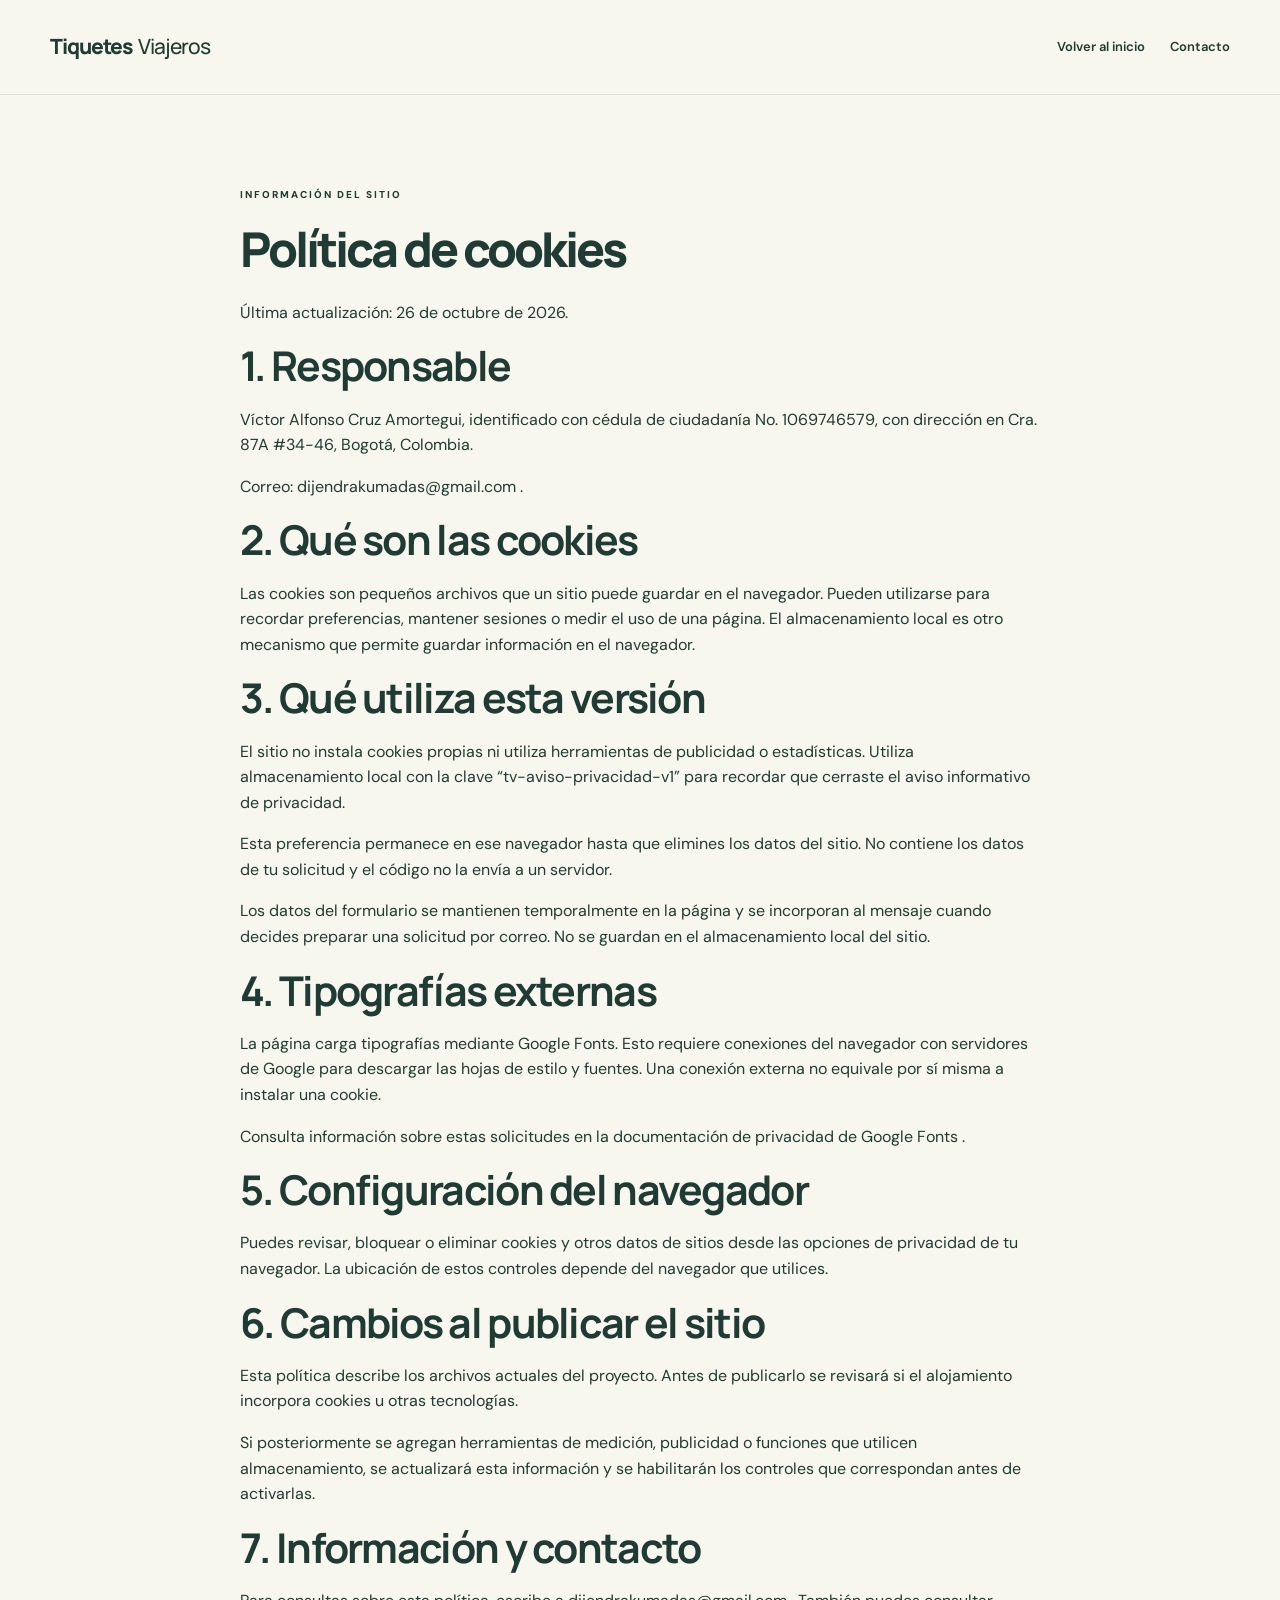
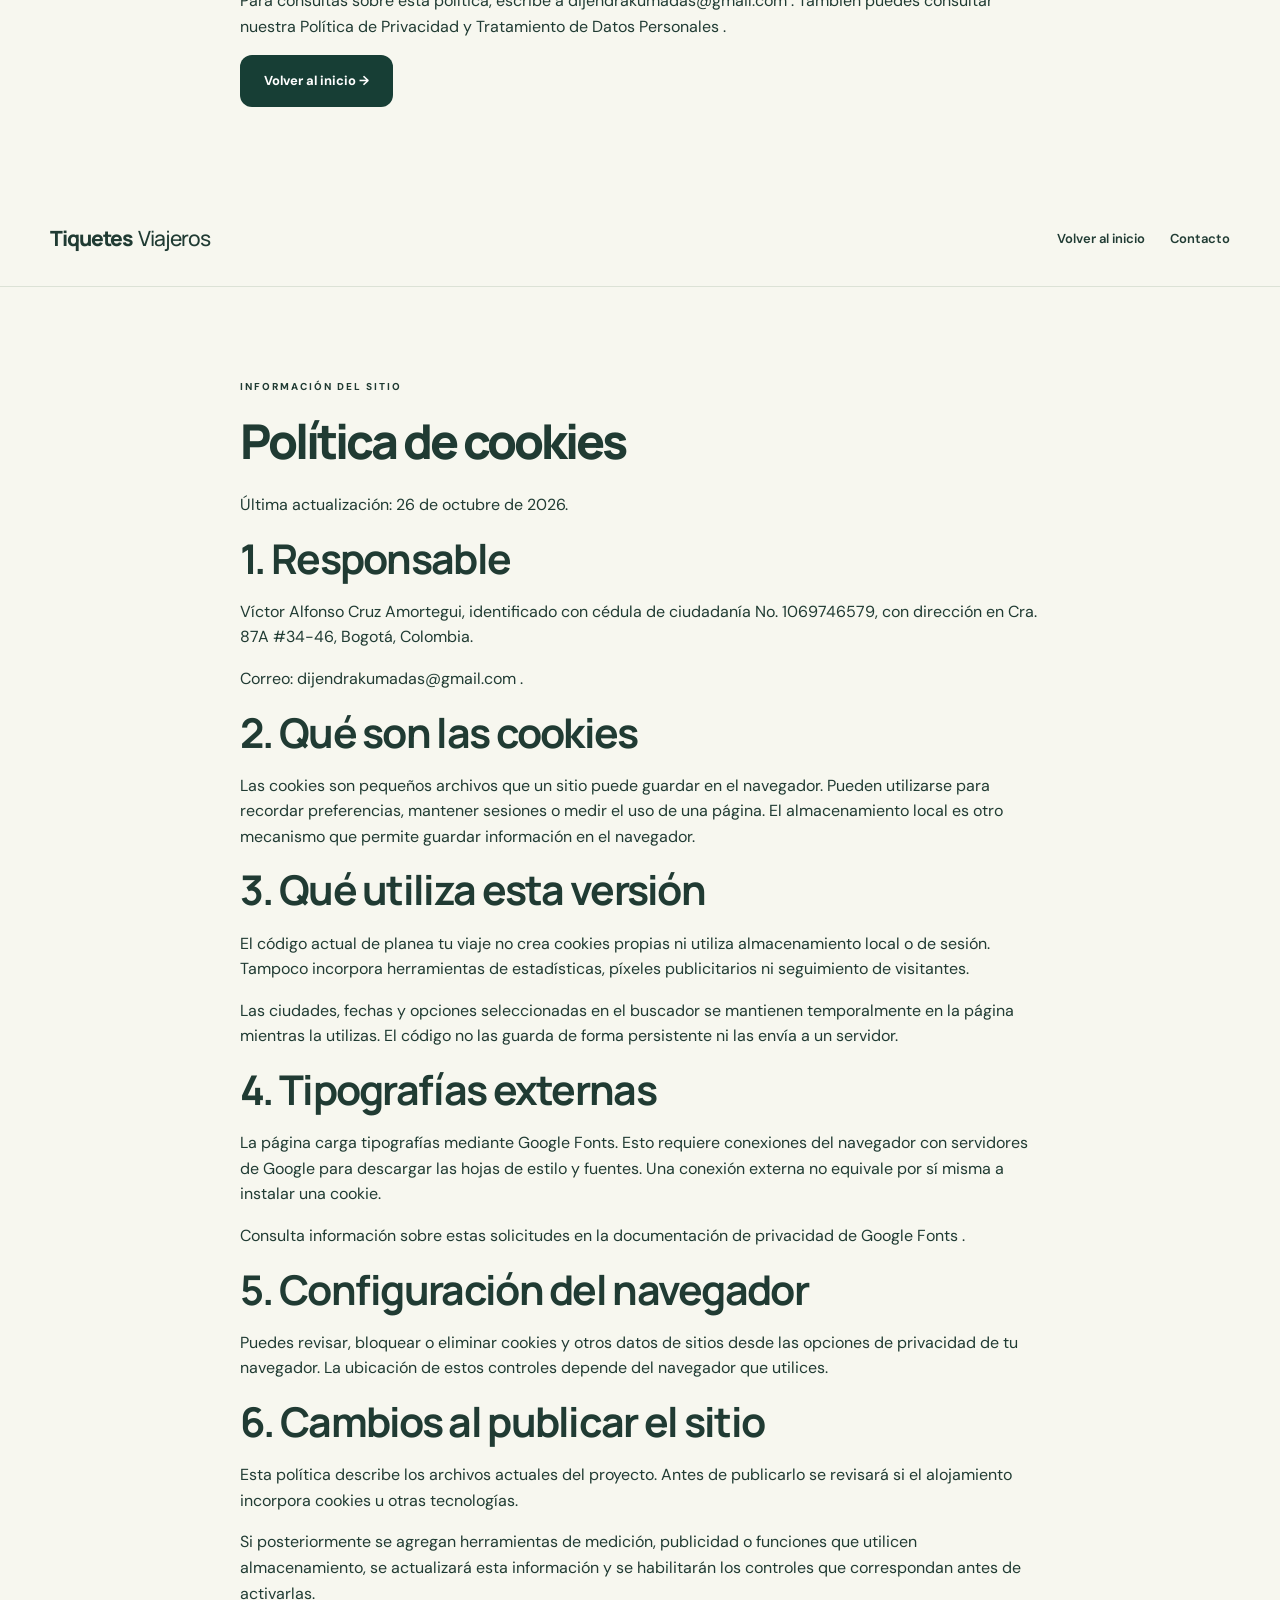
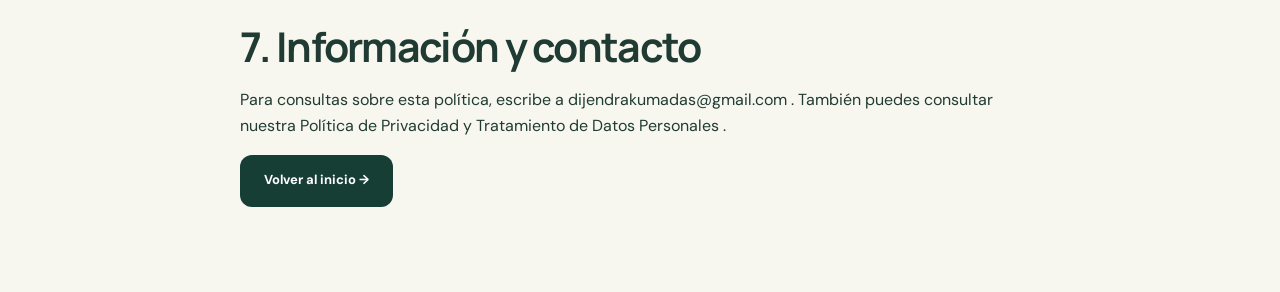
==== cookies.html @ eb468d67 "Add files via upload" ====
<!DOCTYPE html>
<html lang="es">
<head>
  <meta charset="UTF-8">
  <meta name="viewport" content="width=device-width, initial-scale=1.0">
  <meta
    name="description"
    content="Información sobre cookies y almacenamiento en planea tu viaje."
  >
  <title>Política de cookies | planea tu viaje</title>
  <link rel="stylesheet" href="estilos.css">
</head>

<body>
  <header class="encabezado">
    <div class="contenedor navegacion">
      <a class="logo" href="index.html">
        Tiquetes<span>Viajeros</span>
      </a>

      <nav aria-label="Navegación principal">
        <a href="index.html">Volver al inicio</a>
        <a href="index.html#contacto">Contacto</a>
      </nav>
    </div>
  </header>

  <main class="seccion">
    <article class="contenedor" style="max-width: 800px;">
      <span class="etiqueta">INFORMACIÓN DEL SITIO</span>

      <h1 style="font-size: clamp(32px, 6vw, 48px);">
        Política de cookies
      </h1>

      <p>Última actualización: 26 de octubre de 2026.</p>

      <h2>1. Responsable</h2>
      <p>
        Víctor Alfonso Cruz Amortegui, identificado con cédula
        de ciudadanía No. 1069746579, con dirección en
        Cra. 87A #34-46, Bogotá, Colombia.
      </p>
      <p>
        Correo:
        <a href="mailto:dijendrakumadas@gmail.com">
          dijendrakumadas@gmail.com
        </a>.
      </p>

      <h2>2. Qué son las cookies</h2>
      <p>
        Las cookies son pequeños archivos que un sitio puede
        guardar en el navegador. Pueden utilizarse para recordar
        preferencias, mantener sesiones o medir el uso de una página.
        El almacenamiento local es otro mecanismo que permite
        guardar información en el navegador.
      </p>

       <h2>3. Qué utiliza esta versión</h2>
<p>
  El sitio no instala cookies propias ni utiliza herramientas
  de publicidad o estadísticas. Utiliza almacenamiento local
  con la clave “tv-aviso-privacidad-v1” para recordar que
  cerraste el aviso informativo de privacidad.
</p>
<p>
  Esta preferencia permanece en ese navegador hasta que
  elimines los datos del sitio. No contiene los datos
  de tu solicitud y el código no la envía a un servidor.
</p>
<p>
  Los datos del formulario se mantienen temporalmente
  en la página y se incorporan al mensaje cuando decides
  preparar una solicitud por correo. No se guardan
  en el almacenamiento local del sitio.
</p>

      <h2>4. Tipografías externas</h2>
      <p>
        La página carga tipografías mediante Google Fonts.
        Esto requiere conexiones del navegador con servidores
        de Google para descargar las hojas de estilo y fuentes.
        Una conexión externa no equivale por sí misma
        a instalar una cookie.
      </p>
      <p>
        Consulta información sobre estas solicitudes en
        <a href="https://developers.google.com/fonts/faq/privacy">
          la documentación de privacidad de Google Fonts
        </a>.
      </p>

      <h2>5. Configuración del navegador</h2>
      <p>
        Puedes revisar, bloquear o eliminar cookies y otros
        datos de sitios desde las opciones de privacidad
        de tu navegador. La ubicación de estos controles
        depende del navegador que utilices.
      </p>

      <h2>6. Cambios al publicar el sitio</h2>
      <p>
        Esta política describe los archivos actuales del proyecto.
        Antes de publicarlo se revisará si el alojamiento
        incorpora cookies u otras tecnologías.
      </p>
      <p>
        Si posteriormente se agregan herramientas de medición,
        publicidad o funciones que utilicen almacenamiento,
        se actualizará esta información y se habilitarán
        los controles que correspondan antes de activarlas.
      </p>

      <h2>7. Información y contacto</h2>
      <p>
        Para consultas sobre esta política, escribe a
        <a href="mailto:dijendrakumadas@gmail.com">
          dijendrakumadas@gmail.com
        </a>.
        También puedes consultar nuestra
        <a href="privacidad.html">
          Política de Privacidad y Tratamiento de Datos Personales
        </a>.
      </p>

      <a class="boton boton-principal" href="index.html">
        Volver al inicio →
      </a>
    </article>
  </main>
</body>
</html><!DOCTYPE html>
<html lang="es">
<head>
  <meta charset="UTF-8">
  <meta name="viewport" content="width=device-width, initial-scale=1.0">
  <meta
    name="description"
    content="Información sobre cookies y almacenamiento en planea tu viaje."
  >
  <title>Política de cookies | planea tu viaje</title>
  <link rel="stylesheet" href="estilos.css">
</head>

<body>
  <header class="encabezado">
    <div class="contenedor navegacion">
      <a class="logo" href="index.html">
        Tiquetes<span>Viajeros</span>
      </a>

      <nav aria-label="Navegación principal">
        <a href="index.html">Volver al inicio</a>
        <a href="index.html#contacto">Contacto</a>
      </nav>
    </div>
  </header>

  <main class="seccion">
    <article class="contenedor" style="max-width: 800px;">
      <span class="etiqueta">INFORMACIÓN DEL SITIO</span>

      <h1 style="font-size: clamp(32px, 6vw, 48px);">
        Política de cookies
      </h1>

      <p>Última actualización: 26 de octubre de 2026.</p>

      <h2>1. Responsable</h2>
      <p>
        Víctor Alfonso Cruz Amortegui, identificado con cédula
        de ciudadanía No. 1069746579, con dirección en
        Cra. 87A #34-46, Bogotá, Colombia.
      </p>
      <p>
        Correo:
        <a href="mailto:dijendrakumadas@gmail.com">
          dijendrakumadas@gmail.com
        </a>.
      </p>

      <h2>2. Qué son las cookies</h2>
      <p>
        Las cookies son pequeños archivos que un sitio puede
        guardar en el navegador. Pueden utilizarse para recordar
        preferencias, mantener sesiones o medir el uso de una página.
        El almacenamiento local es otro mecanismo que permite
        guardar información en el navegador.
      </p>

      <h2>3. Qué utiliza esta versión</h2>
      <p>
        El código actual de planea tu viaje no crea cookies
        propias ni utiliza almacenamiento local o de sesión.
        Tampoco incorpora herramientas de estadísticas,
        píxeles publicitarios ni seguimiento de visitantes.
      </p>
      <p>
        Las ciudades, fechas y opciones seleccionadas en el
        buscador se mantienen temporalmente en la página
        mientras la utilizas. El código no las guarda de
        forma persistente ni las envía a un servidor.
      </p>

      <h2>4. Tipografías externas</h2>
      <p>
        La página carga tipografías mediante Google Fonts.
        Esto requiere conexiones del navegador con servidores
        de Google para descargar las hojas de estilo y fuentes.
        Una conexión externa no equivale por sí misma
        a instalar una cookie.
      </p>
      <p>
        Consulta información sobre estas solicitudes en
        <a href="https://developers.google.com/fonts/faq/privacy">
          la documentación de privacidad de Google Fonts
        </a>.
      </p>

      <h2>5. Configuración del navegador</h2>
      <p>
        Puedes revisar, bloquear o eliminar cookies y otros
        datos de sitios desde las opciones de privacidad
        de tu navegador. La ubicación de estos controles
        depende del navegador que utilices.
      </p>

      <h2>6. Cambios al publicar el sitio</h2>
      <p>
        Esta política describe los archivos actuales del proyecto.
        Antes de publicarlo se revisará si el alojamiento
        incorpora cookies u otras tecnologías.
      </p>
      <p>
        Si posteriormente se agregan herramientas de medición,
        publicidad o funciones que utilicen almacenamiento,
        se actualizará esta información y se habilitarán
        los controles que correspondan antes de activarlas.
      </p>

      <h2>7. Información y contacto</h2>
      <p>
        Para consultas sobre esta política, escribe a
        <a href="mailto:dijendrakumadas@gmail.com">
          dijendrakumadas@gmail.com
        </a>.
        También puedes consultar nuestra
        <a href="privacidad.html">
          Política de Privacidad y Tratamiento de Datos Personales
        </a>.
      </p>

      <a class="boton boton-principal" href="index.html">
        Volver al inicio →
      </a>
    </article>
  </main>
</body>
</html>
---- estilos.css ----
@import url("https://fonts.googleapis.com/css2?family=DM+Sans:wght@400;500;600;700&family=Manrope:wght@400;500;600;700;800&display=swap");

:root {
  --verde: #173e35;
  --verde-oscuro: #102c26;
  --lima: #d9f279;
  --crema: #f7f7ef;
  --blanco: #ffffff;
  --texto: #203b33;
  --gris: #66746c;
  --borde: #dce2d6;
  --radio: 22px;
}

* {
  box-sizing: border-box;
}

html {
  scroll-behavior: smooth;
  scroll-padding-top: 100px;
}

body {
  margin: 0;
  background: var(--crema);
  color: var(--texto);
  font-family: "DM Sans", sans-serif;
  line-height: 1.6;
}

h1,
h2,
h3,
.logo {
  font-family: "Manrope", sans-serif;
}

h1,
h2,
h3,
p {
  margin-top: 0;
}

a {
  color: inherit;
  text-decoration: none;
}

button,
input,
select {
  font: inherit;
}

button,
select {
  cursor: pointer;
}

a,
button,
input,
select {
  -webkit-tap-highlight-color: transparent;
}

:focus-visible {
  outline: 3px solid #93ae38;
  outline-offset: 5px;
}

.contenedor {
  width: min(1180px, calc(100% - 48px));
  margin-inline: auto;
}

.encabezado {
  background: var(--crema);
  border-bottom: 1px solid var(--borde);
}

.navegacion {
  min-height: 94px;
  display: flex;
  align-items: center;
  justify-content: space-between;
  gap: 28px;
}

.logo {
  display: inline-flex;
  align-items: center;
  gap: 6px;
  font-size: 21px;
  font-weight: 800;
  letter-spacing: -1px;
  white-space: nowrap;
}

.logo > span:last-child {
  font-weight: 500;
}

.logo-icono {
  width: 36px;
  height: 36px;
  margin-right: 5px;
  display: grid;
  place-items: center;
  background: var(--verde);
  color: var(--lima);
  border-radius: 50%;
  font-size: 26px;
}

nav {
  display: flex;
  align-items: center;
  flex-wrap: wrap;
  gap: 25px;
}

nav a {
  font-size: 13px;
  font-weight: 600;
}

nav a:hover {
  text-decoration: underline;
  text-underline-offset: 6px;
}

.enlace-contacto {
  padding: 10px 18px;
  border: 1px solid var(--verde);
  border-radius: 30px;
}

.hero {
  overflow: hidden;
  padding: 72px 0 108px;
}

.hero-contenido {
  display: grid;
  grid-template-columns: 1.15fr 1fr;
  align-items: center;
  gap: 65px;
}

.etiqueta {
  display: inline-block;
  margin-bottom: 20px;
  font-size: 10px;
  font-weight: 800;
  letter-spacing: 2px;
}

h1 {
  margin-bottom: 24px;
  font-size: clamp(40px, 4.8vw, 65px);
  line-height: 1.1;
  font-weight: 800;
  letter-spacing: -3px;
}

h1 span {
  color: #6e8148;
}

.hero-texto > p {
  max-width: 400px;
  margin-bottom: 30px;
  color: var(--gris);
  font-size: 16px;
}

.boton {
  display: inline-flex;
  align-items: center;
  justify-content: center;
  gap: 12px;
  min-height: 52px;
  padding: 15px 24px;
  border: 0;
  border-radius: 12px;
  font-size: 13px;
  font-weight: 700;
  text-align: center;
  transition: background 180ms ease, transform 180ms ease;
}

.boton-principal {
  background: var(--verde);
  color: var(--blanco);
}

.boton-principal:hover {
  background: var(--verde-oscuro);
  transform: translateY(-2px);
}

.hero-detalles {
  display: flex;
  flex-wrap: wrap;
  gap: 16px;
  margin-top: 32px;
  color: var(--gris);
  font-size: 10px;
}

.hero-detalles span::before {
  content: "✓";
  margin-right: 5px;
  color: var(--verde);
  font-weight: 800;
}

/* Paisaje ilustrado, creado con formas y colores. */

.hero-visual {
  position: relative;
  isolation: isolate;
  min-height: 410px;
  overflow: hidden;
  background: #dce7c5;
  border-radius: 150px 150px 24px 24px;
}

.hero-visual::before {
  content: "";
  position: absolute;
  inset: 0;
  z-index: -1;
  background:
    radial-gradient(ellipse at 20% 25%, #ffffff55, transparent 50%),
    linear-gradient(160deg, #dfe9c9, #b9cda5);
}

.visual-sol {
  position: absolute;
  top: 48px;
  right: 62px;
  width: 98px;
  height: 98px;
  background: #faf1b5;
  border-radius: 50%;
}

.visual-montana {
  position: absolute;
  width: 115%;
  height: 310px;
  border-radius: 45% 55% 0 0;
  transform: rotate(-25deg);
}

.montana-fondo {
  top: 165px;
  left: -100px;
  background: #829d6c;
}

.montana-frente {
  top: 240px;
  right: -120px;
  background: #3d6650;
  transform: rotate(27deg);
}

.tarjeta-ruta {
  position: absolute;
  right: 22px;
  bottom: 22px;
  left: 22px;
  display: grid;
  gap: 8px;
  padding: 23px;
  background: #fffef2;
  border-radius: 16px;
}

.tarjeta-ruta span:first-child {
  color: var(--gris);
  font-size: 8px;
  font-weight: 700;
  letter-spacing: 1.5px;
}

.tarjeta-ruta strong {
  font-family: "Manrope", sans-serif;
  font-size: 23px;
  letter-spacing: -0.8px;
}

.tarjeta-ruta span:last-child {
  color: var(--gris);
  font-size: 11px;
}

/* Buscador */

.seccion-buscador {
  position: relative;
  z-index: 1;
  margin-top: -42px;
}

.buscador {
  padding: 30px;
  background: var(--blanco);
  border: 1px solid var(--borde);
  border-radius: var(--radio);
  box-shadow: 0 18px 45px #173e3509;
}

.buscador-encabezado {
  display: flex;
  align-items: center;
  justify-content: space-between;
  gap: 20px;
  margin-bottom: 25px;
}

.buscador-encabezado .etiqueta {
  margin-bottom: 5px;
  color: var(--gris);
}

.buscador h2 {
  margin-bottom: 0;
  font-size: 23px;
  letter-spacing: -0.8px;
}

.aviso-demo {
  padding: 6px 12px;
  background: #f0f3e8;
  border-radius: 20px;
  color: #536338;
  font-size: 10px;
  font-weight: 600;
  white-space: nowrap;
}

.buscador-campos {
  display: grid;
  grid-template-columns: 1fr 1fr 0.95fr 0.95fr auto;
  align-items: end;
  gap: 12px;
}

.campo {
  min-width: 0;
}

.campo label {
  display: block;
  margin-bottom: 8px;
  font-size: 11px;
  font-weight: 700;
}

.campo label span {
  color: var(--gris);
  font-weight: 400;
}

.campo input,
.campo select {
  width: 100%;
  min-width: 0;
  min-height: 52px;
  padding: 12px;
  background: #fafbf7;
  color: var(--texto);
  border: 1px solid var(--borde);
  border-radius: 10px;
  font-size: 12px;
}

.campo input:focus,
.campo select:focus {
  border-color: #839b51;
}

.buscador-campos .boton {
  padding-inline: 18px;
}

.nota-buscador {
  margin: 18px 0 0;
  color: var(--gris);
  font-size: 11px;
}

#mensaje-busqueda {
  margin: 10px 0 0;
  font-size: 12px;
}

#mensaje-busqueda:empty {
  display: none;
}

/* Destinos */

.seccion {
  padding: 85px 0;
}

.seccion h2 {
  margin-bottom: 16px;
  font-size: clamp(28px, 3.4vw, 41px);
  line-height: 1.2;
  letter-spacing: -1.7px;
}

.descripcion-seccion {
  color: var(--gris);
  font-size: 14px;
}

.rejilla-destinos {
  display: grid;
  grid-template-columns: repeat(3, 1fr);
  gap: 22px;
  margin-top: 34px;
}

.tarjeta-destino {
  position: relative;
  display: flex;
  flex-direction: column;
  justify-content: space-between;
  min-height: 320px;
  padding: 26px;
  overflow: hidden;
  border-radius: var(--radio);
}

.destino-medellin {
  background: #e0e7d3;
}

.destino-cartagena {
  background: #f1dfc5;
}

.destino-bogota {
  background: #dce5e7;
}

.tarjeta-destino::before {
  content: "↗";
  position: absolute;
  top: 35px;
  right: 20px;
  color: #173e3512;
  font-family: "Manrope", sans-serif;
  font-size: 160px;
  line-height: 1;
}

.destino-numero {
  position: relative;
  font-size: 9px;
  font-weight: 700;
  letter-spacing: 1.5px;
}

.tarjeta-destino > div {
  position: relative;
}

.tarjeta-destino h3 {
  margin-bottom: 8px;
  font-size: 29px;
  letter-spacing: -1px;
}

.tarjeta-destino p {
  max-width: 230px;
  margin-bottom: 22px;
  font-size: 12px;
}

.tarjeta-destino a {
  display: flex;
  align-items: center;
  justify-content: space-between;
  padding-top: 15px;
  border-top: 1px solid #173e3529;
  font-size: 12px;
  font-weight: 700;
}

.tarjeta-destino a:hover {
  text-decoration: underline;
  text-underline-offset: 4px;
}

.tarjeta-destino a span {
  font-size: 22px;
}

/* Cómo funciona */

.funcionamiento {
  background: var(--verde);
  color: var(--crema);
}

.funcionamiento .etiqueta {
  color: var(--lima);
}

.rejilla-pasos {
  display: grid;
  grid-template-columns: repeat(3, 1fr);
  gap: 45px;
  margin-top: 45px;
}

.paso {
  padding-top: 24px;
  border-top: 1px solid #ffffff35;
}

.paso-numero {
  display: inline-block;
  margin-bottom: 30px;
  color: var(--lima);
  font-size: 14px;
}

.paso h3 {
  margin-bottom: 12px;
  font-size: 21px;
  letter-spacing: -0.5px;
}

.paso p {
  max-width: 290px;
  margin-bottom: 0;
  color: #d0dcd3;
  font-size: 13px;
}

/* Nosotros y contacto */

.nosotros {
  border-bottom: 1px solid var(--borde);
}

.nosotros-contenido {
  display: grid;
  grid-template-columns: 1fr 1fr;
  align-items: start;
  gap: 90px;
}

.nosotros-contenido p {
  color: var(--gris);
  font-size: 15px;
}

.nosotros-contenido p:last-child {
  margin-bottom: 0;
}

.contacto {
  padding-block: 75px;
}

.contacto-contenido {
  max-width: 740px;
  text-align: center;
}

.contacto-contenido p {
  margin-bottom: 0;
  color: var(--gris);
  font-size: 14px;
}

.pie-pagina {
  padding: 34px 0;
  background: #eaeee2;
  border-top: 1px solid var(--borde);
}

.pie-contenido {
  display: flex;
  align-items: center;
  justify-content: space-between;
  flex-wrap: wrap;
  gap: 16px 28px;
}

.pie-contenido .logo {
  font-size: 18px;
}

.pie-contenido p {
  margin: 0;
  color: var(--gris);
  font-size: 11px;
}

.pie-contenido .legal-pendiente {
  width: 100%;
  padding-top: 16px;
  border-top: 1px solid #173e3515;
  font-size: 10px;
}

/* Pantallas medianas */

@media (max-width: 1050px) {
  .navegacion {
    padding-block: 20px;
    flex-wrap: wrap;
  }

  nav {
    gap: 20px;
  }

  .hero-contenido {
    gap: 30px;
  }

  .buscador-campos {
    grid-template-columns: repeat(2, minmax(0, 1fr));
  }

  .buscador-campos .boton {
    grid-column: 1 / -1;
  }

  .nosotros-contenido {
    gap: 45px;
  }
}

/* Celulares */

@media (max-width: 700px) {
  html {
    scroll-padding-top: 24px;
  }

  .contenedor {
    width: calc(100% - 36px);
  }

  .navegacion {
    gap: 18px;
  }

  .logo {
    font-size: 20px;
  }

  nav {
    width: 100%;
    flex-wrap: nowrap;
    gap: 20px;
    overflow-x: auto;
    padding: 4px 2px 10px;
  }

  nav a {
    flex-shrink: 0;
    font-size: 12px;
  }

  .enlace-contacto {
    padding: 6px 12px;
  }

  .hero {
    padding: 42px 0 65px;
  }

  .hero-contenido {
    grid-template-columns: 1fr;
    gap: 35px;
  }

  .etiqueta {
    font-size: 9px;
    letter-spacing: 1.5px;
  }

  h1 {
    font-size: clamp(38px, 9vw, 56px);
    letter-spacing: -2px;
  }

  .hero-texto > p {
    font-size: 14px;
  }

  .hero-detalles {
    gap: 12px;
    margin-top: 24px;
    font-size: 9px;
  }

  .hero-visual {
    min-height: 330px;
    border-radius: 100px 100px 20px 20px;
  }

  .visual-sol {
    top: 32px;
    right: 50px;
    width: 78px;
    height: 78px;
  }

  .montana-fondo {
    top: 130px;
  }

  .montana-frente {
    top: 200px;
  }

  .tarjeta-ruta {
    padding: 18px;
  }

  .tarjeta-ruta strong {
    font-size: 21px;
  }

  .seccion-buscador {
    margin-top: -20px;
  }

  .buscador {
    padding: 22px 18px;
  }

  .buscador-encabezado {
    align-items: flex-start;
    flex-direction: column;
    gap: 12px;
  }

  .buscador h2 {
    font-size: 22px;
  }

  .buscador-campos {
    gap: 16px 12px;
  }

  .campo input,
  .campo select {
    font-size: 16px;
  }

  .seccion {
    padding-block: 58px;
  }

  .seccion h2 {
    letter-spacing: -1px;
  }

  .rejilla-destinos,
  .rejilla-pasos,
  .nosotros-contenido {
    grid-template-columns: 1fr;
    gap: 22px;
  }

  .tarjeta-destino {
    min-height: 270px;
  }

  .rejilla-pasos {
    margin-top: 30px;
    gap: 30px;
  }

  .paso-numero {
    margin-bottom: 16px;
  }

  .paso p {
    max-width: none;
  }

  .nosotros-contenido {
    gap: 10px;
  }

  .pie-contenido {
    align-items: flex-start;
    flex-direction: column;
  }
}

@media (max-width: 380px) {
  .buscador-campos {
    grid-template-columns: 1fr;
  }
}

@media (prefers-reduced-motion: reduce) {
  html {
    scroll-behavior: auto;
  }

  *,
  *::before,
  *::after {
    transition: none !important;
  }
}
[hidden] {
  display: none !important;
}

.formulario-cotizacion {
  max-width: 800px;
  margin-inline: auto;
  padding: 32px;
  background: var(--blanco);
  border: 1px solid var(--borde);
  border-radius: var(--radio);
}

.rejilla-cotizacion {
  display: grid;
  grid-template-columns: repeat(2, minmax(0, 1fr));
  gap: 24px;
  margin-block: 28px;
}

.campo small {
  display: block;
  margin-top: 8px;
  color: var(--gris);
  font-size: 12px;
}

.autorizacion-datos {
  display: flex;
  align-items: flex-start;
  gap: 12px;
  margin-bottom: 20px;
  font-size: 13px;
}

.autorizacion-datos input {
  flex-shrink: 0;
  width: 20px;
  height: 20px;
  margin-top: 3px;
  accent-color: var(--verde);
}

.autorizacion-datos a {
  text-decoration: underline;
}

#datos-cotizacion .boton {
  margin-top: 20px;
}

#estado-cotizacion {
  margin-top: 20px;
}

@media (max-width: 700px) {
  .formulario-cotizacion {
    padding: 24px 18px;
  }

  .rejilla-cotizacion {
    grid-template-columns: 1fr;
  }
}
.aviso-cookies {
  position: fixed;
  right: 24px;
  bottom: 24px;
  z-index: 1000;
  width: min(440px, calc(100% - 32px));
  max-height: calc(100dvh - 32px);
  overflow-y: auto;
  padding: 24px;
  background: var(--blanco);
  color: var(--texto);
  border: 1px solid var(--borde);
  border-radius: 20px;
  box-shadow: 0 12px 45px #102c2626;
}

.aviso-cookies h2 {
  margin-bottom: 10px;
  font-size: 21px;
  letter-spacing: -0.5px;
}

.aviso-cookies p {
  margin-bottom: 12px;
  color: var(--gris);
  font-size: 13px;
}

.aviso-cookies a {
  font-size: 13px;
  text-decoration: underline;
  text-underline-offset: 3px;
}

.aviso-cookies .boton {
  width: 100%;
  margin-top: 20px;
}

@media (max-width: 700px) {
  .aviso-cookies {
    right: 16px;
    bottom: 16px;
    padding: 20px;
  }
}
.logo .logo-icono {
  width: 46px;
  height: 46px;
  flex-shrink: 0;
  margin-right: 7px;
  border-radius: 14px;
  background: var(--verde);
  color: var(--lima);
}

.logo .logo-nombre {
  display: inline-flex;
  gap: 4px;
  font-weight: 800;
  letter-spacing: -0.8px;
}

.logo-nombre > span {
  font-weight: 500;
}

@media (max-width: 380px) {
  .logo {
    font-size: 18px;
  }

  .logo .logo-icono {
    width: 40px;
    height: 40px;
  }
}
---- estilos.css ----
@import url("https://fonts.googleapis.com/css2?family=DM+Sans:wght@400;500;600;700&family=Manrope:wght@400;500;600;700;800&display=swap");

:root {
  --verde: #173e35;
  --verde-oscuro: #102c26;
  --lima: #d9f279;
  --crema: #f7f7ef;
  --blanco: #ffffff;
  --texto: #203b33;
  --gris: #66746c;
  --borde: #dce2d6;
  --radio: 22px;
}

* {
  box-sizing: border-box;
}

html {
  scroll-behavior: smooth;
  scroll-padding-top: 100px;
}

body {
  margin: 0;
  background: var(--crema);
  color: var(--texto);
  font-family: "DM Sans", sans-serif;
  line-height: 1.6;
}

h1,
h2,
h3,
.logo {
  font-family: "Manrope", sans-serif;
}

h1,
h2,
h3,
p {
  margin-top: 0;
}

a {
  color: inherit;
  text-decoration: none;
}

button,
input,
select {
  font: inherit;
}

button,
select {
  cursor: pointer;
}

a,
button,
input,
select {
  -webkit-tap-highlight-color: transparent;
}

:focus-visible {
  outline: 3px solid #93ae38;
  outline-offset: 5px;
}

.contenedor {
  width: min(1180px, calc(100% - 48px));
  margin-inline: auto;
}

.encabezado {
  background: var(--crema);
  border-bottom: 1px solid var(--borde);
}

.navegacion {
  min-height: 94px;
  display: flex;
  align-items: center;
  justify-content: space-between;
  gap: 28px;
}

.logo {
  display: inline-flex;
  align-items: center;
  gap: 6px;
  font-size: 21px;
  font-weight: 800;
  letter-spacing: -1px;
  white-space: nowrap;
}

.logo > span:last-child {
  font-weight: 500;
}

.logo-icono {
  width: 36px;
  height: 36px;
  margin-right: 5px;
  display: grid;
  place-items: center;
  background: var(--verde);
  color: var(--lima);
  border-radius: 50%;
  font-size: 26px;
}

nav {
  display: flex;
  align-items: center;
  flex-wrap: wrap;
  gap: 25px;
}

nav a {
  font-size: 13px;
  font-weight: 600;
}

nav a:hover {
  text-decoration: underline;
  text-underline-offset: 6px;
}

.enlace-contacto {
  padding: 10px 18px;
  border: 1px solid var(--verde);
  border-radius: 30px;
}

.hero {
  overflow: hidden;
  padding: 72px 0 108px;
}

.hero-contenido {
  display: grid;
  grid-template-columns: 1.15fr 1fr;
  align-items: center;
  gap: 65px;
}

.etiqueta {
  display: inline-block;
  margin-bottom: 20px;
  font-size: 10px;
  font-weight: 800;
  letter-spacing: 2px;
}

h1 {
  margin-bottom: 24px;
  font-size: clamp(40px, 4.8vw, 65px);
  line-height: 1.1;
  font-weight: 800;
  letter-spacing: -3px;
}

h1 span {
  color: #6e8148;
}

.hero-texto > p {
  max-width: 400px;
  margin-bottom: 30px;
  color: var(--gris);
  font-size: 16px;
}

.boton {
  display: inline-flex;
  align-items: center;
  justify-content: center;
  gap: 12px;
  min-height: 52px;
  padding: 15px 24px;
  border: 0;
  border-radius: 12px;
  font-size: 13px;
  font-weight: 700;
  text-align: center;
  transition: background 180ms ease, transform 180ms ease;
}

.boton-principal {
  background: var(--verde);
  color: var(--blanco);
}

.boton-principal:hover {
  background: var(--verde-oscuro);
  transform: translateY(-2px);
}

.hero-detalles {
  display: flex;
  flex-wrap: wrap;
  gap: 16px;
  margin-top: 32px;
  color: var(--gris);
  font-size: 10px;
}

.hero-detalles span::before {
  content: "✓";
  margin-right: 5px;
  color: var(--verde);
  font-weight: 800;
}

/* Paisaje ilustrado, creado con formas y colores. */

.hero-visual {
  position: relative;
  isolation: isolate;
  min-height: 410px;
  overflow: hidden;
  background: #dce7c5;
  border-radius: 150px 150px 24px 24px;
}

.hero-visual::before {
  content: "";
  position: absolute;
  inset: 0;
  z-index: -1;
  background:
    radial-gradient(ellipse at 20% 25%, #ffffff55, transparent 50%),
    linear-gradient(160deg, #dfe9c9, #b9cda5);
}

.visual-sol {
  position: absolute;
  top: 48px;
  right: 62px;
  width: 98px;
  height: 98px;
  background: #faf1b5;
  border-radius: 50%;
}

.visual-montana {
  position: absolute;
  width: 115%;
  height: 310px;
  border-radius: 45% 55% 0 0;
  transform: rotate(-25deg);
}

.montana-fondo {
  top: 165px;
  left: -100px;
  background: #829d6c;
}

.montana-frente {
  top: 240px;
  right: -120px;
  background: #3d6650;
  transform: rotate(27deg);
}

.tarjeta-ruta {
  position: absolute;
  right: 22px;
  bottom: 22px;
  left: 22px;
  display: grid;
  gap: 8px;
  padding: 23px;
  background: #fffef2;
  border-radius: 16px;
}

.tarjeta-ruta span:first-child {
  color: var(--gris);
  font-size: 8px;
  font-weight: 700;
  letter-spacing: 1.5px;
}

.tarjeta-ruta strong {
  font-family: "Manrope", sans-serif;
  font-size: 23px;
  letter-spacing: -0.8px;
}

.tarjeta-ruta span:last-child {
  color: var(--gris);
  font-size: 11px;
}

/* Buscador */

.seccion-buscador {
  position: relative;
  z-index: 1;
  margin-top: -42px;
}

.buscador {
  padding: 30px;
  background: var(--blanco);
  border: 1px solid var(--borde);
  border-radius: var(--radio);
  box-shadow: 0 18px 45px #173e3509;
}

.buscador-encabezado {
  display: flex;
  align-items: center;
  justify-content: space-between;
  gap: 20px;
  margin-bottom: 25px;
}

.buscador-encabezado .etiqueta {
  margin-bottom: 5px;
  color: var(--gris);
}

.buscador h2 {
  margin-bottom: 0;
  font-size: 23px;
  letter-spacing: -0.8px;
}

.aviso-demo {
  padding: 6px 12px;
  background: #f0f3e8;
  border-radius: 20px;
  color: #536338;
  font-size: 10px;
  font-weight: 600;
  white-space: nowrap;
}

.buscador-campos {
  display: grid;
  grid-template-columns: 1fr 1fr 0.95fr 0.95fr auto;
  align-items: end;
  gap: 12px;
}

.campo {
  min-width: 0;
}

.campo label {
  display: block;
  margin-bottom: 8px;
  font-size: 11px;
  font-weight: 700;
}

.campo label span {
  color: var(--gris);
  font-weight: 400;
}

.campo input,
.campo select {
  width: 100%;
  min-width: 0;
  min-height: 52px;
  padding: 12px;
  background: #fafbf7;
  color: var(--texto);
  border: 1px solid var(--borde);
  border-radius: 10px;
  font-size: 12px;
}

.campo input:focus,
.campo select:focus {
  border-color: #839b51;
}

.buscador-campos .boton {
  padding-inline: 18px;
}

.nota-buscador {
  margin: 18px 0 0;
  color: var(--gris);
  font-size: 11px;
}

#mensaje-busqueda {
  margin: 10px 0 0;
  font-size: 12px;
}

#mensaje-busqueda:empty {
  display: none;
}

/* Destinos */

.seccion {
  padding: 85px 0;
}

.seccion h2 {
  margin-bottom: 16px;
  font-size: clamp(28px, 3.4vw, 41px);
  line-height: 1.2;
  letter-spacing: -1.7px;
}

.descripcion-seccion {
  color: var(--gris);
  font-size: 14px;
}

.rejilla-destinos {
  display: grid;
  grid-template-columns: repeat(3, 1fr);
  gap: 22px;
  margin-top: 34px;
}

.tarjeta-destino {
  position: relative;
  display: flex;
  flex-direction: column;
  justify-content: space-between;
  min-height: 320px;
  padding: 26px;
  overflow: hidden;
  border-radius: var(--radio);
}

.destino-medellin {
  background: #e0e7d3;
}

.destino-cartagena {
  background: #f1dfc5;
}

.destino-bogota {
  background: #dce5e7;
}

.tarjeta-destino::before {
  content: "↗";
  position: absolute;
  top: 35px;
  right: 20px;
  color: #173e3512;
  font-family: "Manrope", sans-serif;
  font-size: 160px;
  line-height: 1;
}

.destino-numero {
  position: relative;
  font-size: 9px;
  font-weight: 700;
  letter-spacing: 1.5px;
}

.tarjeta-destino > div {
  position: relative;
}

.tarjeta-destino h3 {
  margin-bottom: 8px;
  font-size: 29px;
  letter-spacing: -1px;
}

.tarjeta-destino p {
  max-width: 230px;
  margin-bottom: 22px;
  font-size: 12px;
}

.tarjeta-destino a {
  display: flex;
  align-items: center;
  justify-content: space-between;
  padding-top: 15px;
  border-top: 1px solid #173e3529;
  font-size: 12px;
  font-weight: 700;
}

.tarjeta-destino a:hover {
  text-decoration: underline;
  text-underline-offset: 4px;
}

.tarjeta-destino a span {
  font-size: 22px;
}

/* Cómo funciona */

.funcionamiento {
  background: var(--verde);
  color: var(--crema);
}

.funcionamiento .etiqueta {
  color: var(--lima);
}

.rejilla-pasos {
  display: grid;
  grid-template-columns: repeat(3, 1fr);
  gap: 45px;
  margin-top: 45px;
}

.paso {
  padding-top: 24px;
  border-top: 1px solid #ffffff35;
}

.paso-numero {
  display: inline-block;
  margin-bottom: 30px;
  color: var(--lima);
  font-size: 14px;
}

.paso h3 {
  margin-bottom: 12px;
  font-size: 21px;
  letter-spacing: -0.5px;
}

.paso p {
  max-width: 290px;
  margin-bottom: 0;
  color: #d0dcd3;
  font-size: 13px;
}

/* Nosotros y contacto */

.nosotros {
  border-bottom: 1px solid var(--borde);
}

.nosotros-contenido {
  display: grid;
  grid-template-columns: 1fr 1fr;
  align-items: start;
  gap: 90px;
}

.nosotros-contenido p {
  color: var(--gris);
  font-size: 15px;
}

.nosotros-contenido p:last-child {
  margin-bottom: 0;
}

.contacto {
  padding-block: 75px;
}

.contacto-contenido {
  max-width: 740px;
  text-align: center;
}

.contacto-contenido p {
  margin-bottom: 0;
  color: var(--gris);
  font-size: 14px;
}

.pie-pagina {
  padding: 34px 0;
  background: #eaeee2;
  border-top: 1px solid var(--borde);
}

.pie-contenido {
  display: flex;
  align-items: center;
  justify-content: space-between;
  flex-wrap: wrap;
  gap: 16px 28px;
}

.pie-contenido .logo {
  font-size: 18px;
}

.pie-contenido p {
  margin: 0;
  color: var(--gris);
  font-size: 11px;
}

.pie-contenido .legal-pendiente {
  width: 100%;
  padding-top: 16px;
  border-top: 1px solid #173e3515;
  font-size: 10px;
}

/* Pantallas medianas */

@media (max-width: 1050px) {
  .navegacion {
    padding-block: 20px;
    flex-wrap: wrap;
  }

  nav {
    gap: 20px;
  }

  .hero-contenido {
    gap: 30px;
  }

  .buscador-campos {
    grid-template-columns: repeat(2, minmax(0, 1fr));
  }

  .buscador-campos .boton {
    grid-column: 1 / -1;
  }

  .nosotros-contenido {
    gap: 45px;
  }
}

/* Celulares */

@media (max-width: 700px) {
  html {
    scroll-padding-top: 24px;
  }

  .contenedor {
    width: calc(100% - 36px);
  }

  .navegacion {
    gap: 18px;
  }

  .logo {
    font-size: 20px;
  }

  nav {
    width: 100%;
    flex-wrap: nowrap;
    gap: 20px;
    overflow-x: auto;
    padding: 4px 2px 10px;
  }

  nav a {
    flex-shrink: 0;
    font-size: 12px;
  }

  .enlace-contacto {
    padding: 6px 12px;
  }

  .hero {
    padding: 42px 0 65px;
  }

  .hero-contenido {
    grid-template-columns: 1fr;
    gap: 35px;
  }

  .etiqueta {
    font-size: 9px;
    letter-spacing: 1.5px;
  }

  h1 {
    font-size: clamp(38px, 9vw, 56px);
    letter-spacing: -2px;
  }

  .hero-texto > p {
    font-size: 14px;
  }

  .hero-detalles {
    gap: 12px;
    margin-top: 24px;
    font-size: 9px;
  }

  .hero-visual {
    min-height: 330px;
    border-radius: 100px 100px 20px 20px;
  }

  .visual-sol {
    top: 32px;
    right: 50px;
    width: 78px;
    height: 78px;
  }

  .montana-fondo {
    top: 130px;
  }

  .montana-frente {
    top: 200px;
  }

  .tarjeta-ruta {
    padding: 18px;
  }

  .tarjeta-ruta strong {
    font-size: 21px;
  }

  .seccion-buscador {
    margin-top: -20px;
  }

  .buscador {
    padding: 22px 18px;
  }

  .buscador-encabezado {
    align-items: flex-start;
    flex-direction: column;
    gap: 12px;
  }

  .buscador h2 {
    font-size: 22px;
  }

  .buscador-campos {
    gap: 16px 12px;
  }

  .campo input,
  .campo select {
    font-size: 16px;
  }

  .seccion {
    padding-block: 58px;
  }

  .seccion h2 {
    letter-spacing: -1px;
  }

  .rejilla-destinos,
  .rejilla-pasos,
  .nosotros-contenido {
    grid-template-columns: 1fr;
    gap: 22px;
  }

  .tarjeta-destino {
    min-height: 270px;
  }

  .rejilla-pasos {
    margin-top: 30px;
    gap: 30px;
  }

  .paso-numero {
    margin-bottom: 16px;
  }

  .paso p {
    max-width: none;
  }

  .nosotros-contenido {
    gap: 10px;
  }

  .pie-contenido {
    align-items: flex-start;
    flex-direction: column;
  }
}

@media (max-width: 380px) {
  .buscador-campos {
    grid-template-columns: 1fr;
  }
}

@media (prefers-reduced-motion: reduce) {
  html {
    scroll-behavior: auto;
  }

  *,
  *::before,
  *::after {
    transition: none !important;
  }
}
[hidden] {
  display: none !important;
}

.formulario-cotizacion {
  max-width: 800px;
  margin-inline: auto;
  padding: 32px;
  background: var(--blanco);
  border: 1px solid var(--borde);
  border-radius: var(--radio);
}

.rejilla-cotizacion {
  display: grid;
  grid-template-columns: repeat(2, minmax(0, 1fr));
  gap: 24px;
  margin-block: 28px;
}

.campo small {
  display: block;
  margin-top: 8px;
  color: var(--gris);
  font-size: 12px;
}

.autorizacion-datos {
  display: flex;
  align-items: flex-start;
  gap: 12px;
  margin-bottom: 20px;
  font-size: 13px;
}

.autorizacion-datos input {
  flex-shrink: 0;
  width: 20px;
  height: 20px;
  margin-top: 3px;
  accent-color: var(--verde);
}

.autorizacion-datos a {
  text-decoration: underline;
}

#datos-cotizacion .boton {
  margin-top: 20px;
}

#estado-cotizacion {
  margin-top: 20px;
}

@media (max-width: 700px) {
  .formulario-cotizacion {
    padding: 24px 18px;
  }

  .rejilla-cotizacion {
    grid-template-columns: 1fr;
  }
}
.aviso-cookies {
  position: fixed;
  right: 24px;
  bottom: 24px;
  z-index: 1000;
  width: min(440px, calc(100% - 32px));
  max-height: calc(100dvh - 32px);
  overflow-y: auto;
  padding: 24px;
  background: var(--blanco);
  color: var(--texto);
  border: 1px solid var(--borde);
  border-radius: 20px;
  box-shadow: 0 12px 45px #102c2626;
}

.aviso-cookies h2 {
  margin-bottom: 10px;
  font-size: 21px;
  letter-spacing: -0.5px;
}

.aviso-cookies p {
  margin-bottom: 12px;
  color: var(--gris);
  font-size: 13px;
}

.aviso-cookies a {
  font-size: 13px;
  text-decoration: underline;
  text-underline-offset: 3px;
}

.aviso-cookies .boton {
  width: 100%;
  margin-top: 20px;
}

@media (max-width: 700px) {
  .aviso-cookies {
    right: 16px;
    bottom: 16px;
    padding: 20px;
  }
}
.logo .logo-icono {
  width: 46px;
  height: 46px;
  flex-shrink: 0;
  margin-right: 7px;
  border-radius: 14px;
  background: var(--verde);
  color: var(--lima);
}

.logo .logo-nombre {
  display: inline-flex;
  gap: 4px;
  font-weight: 800;
  letter-spacing: -0.8px;
}

.logo-nombre > span {
  font-weight: 500;
}

@media (max-width: 380px) {
  .logo {
    font-size: 18px;
  }

  .logo .logo-icono {
    width: 40px;
    height: 40px;
  }
}
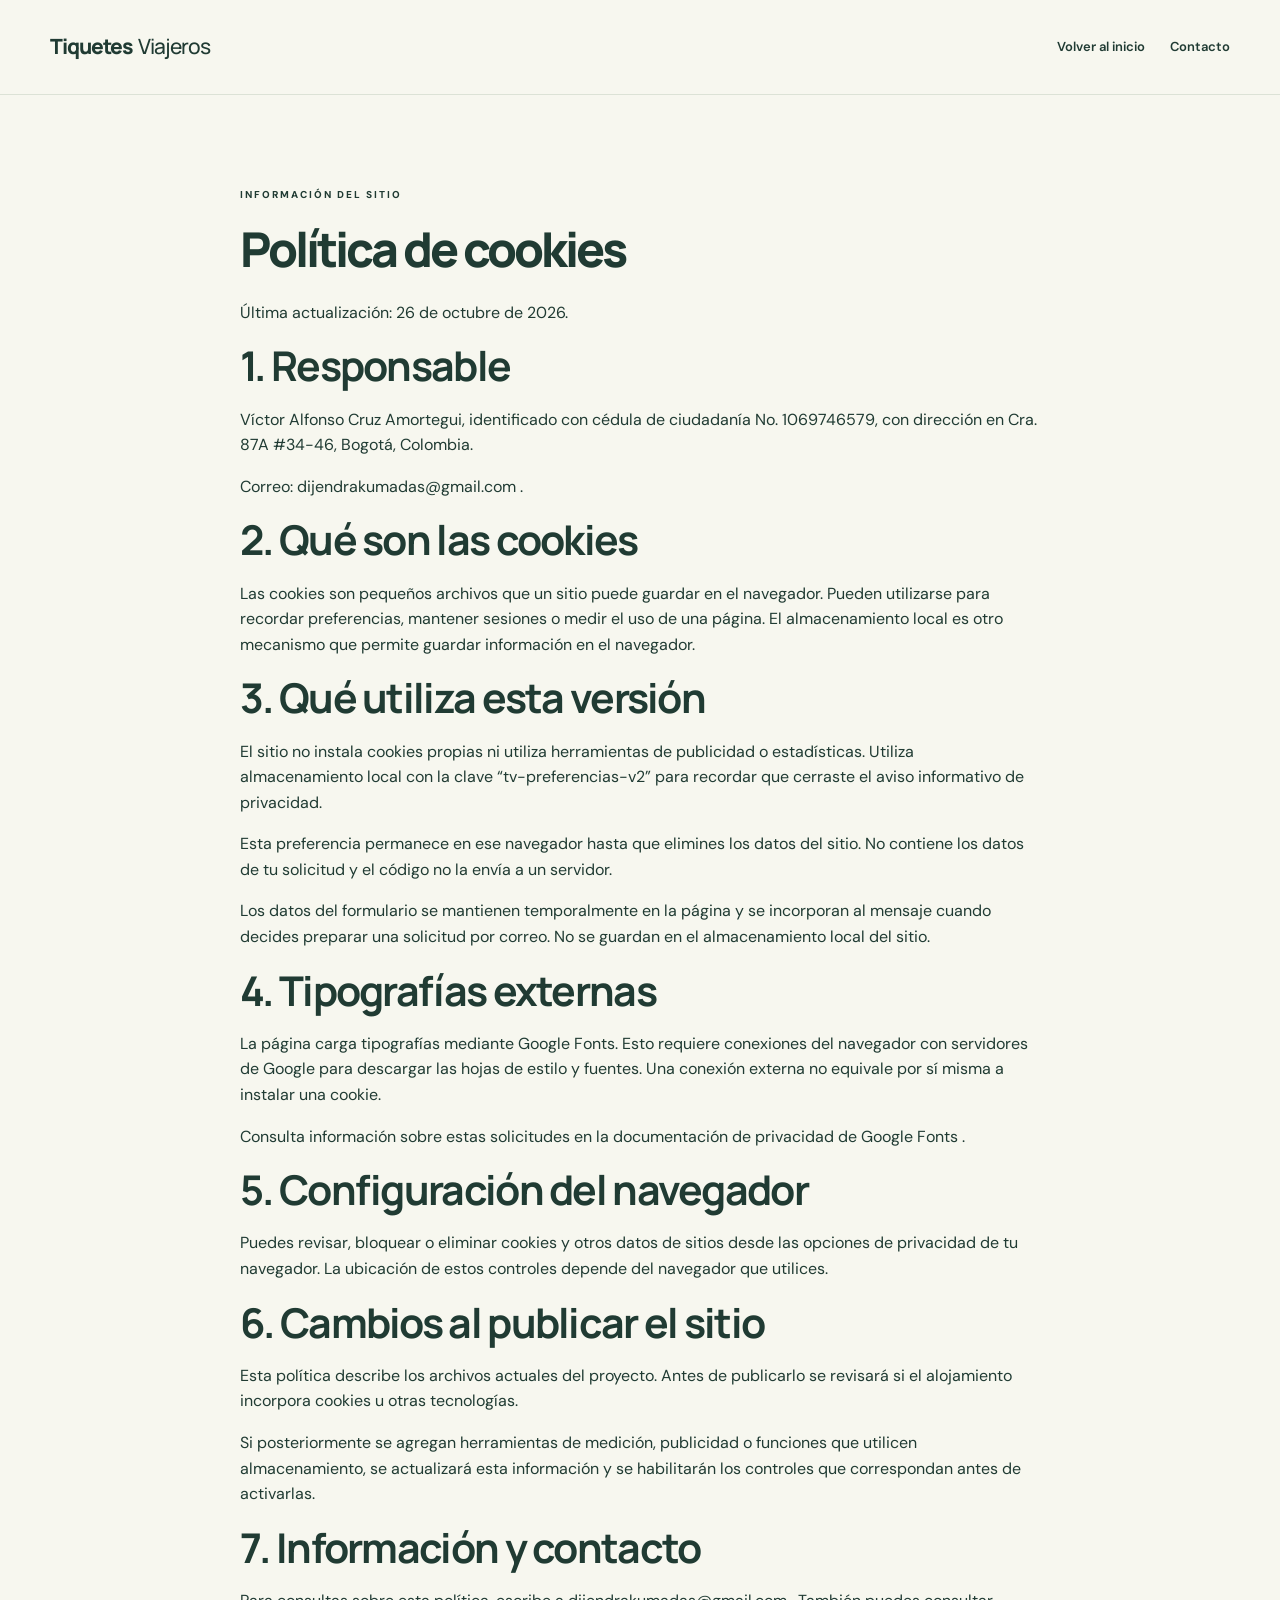
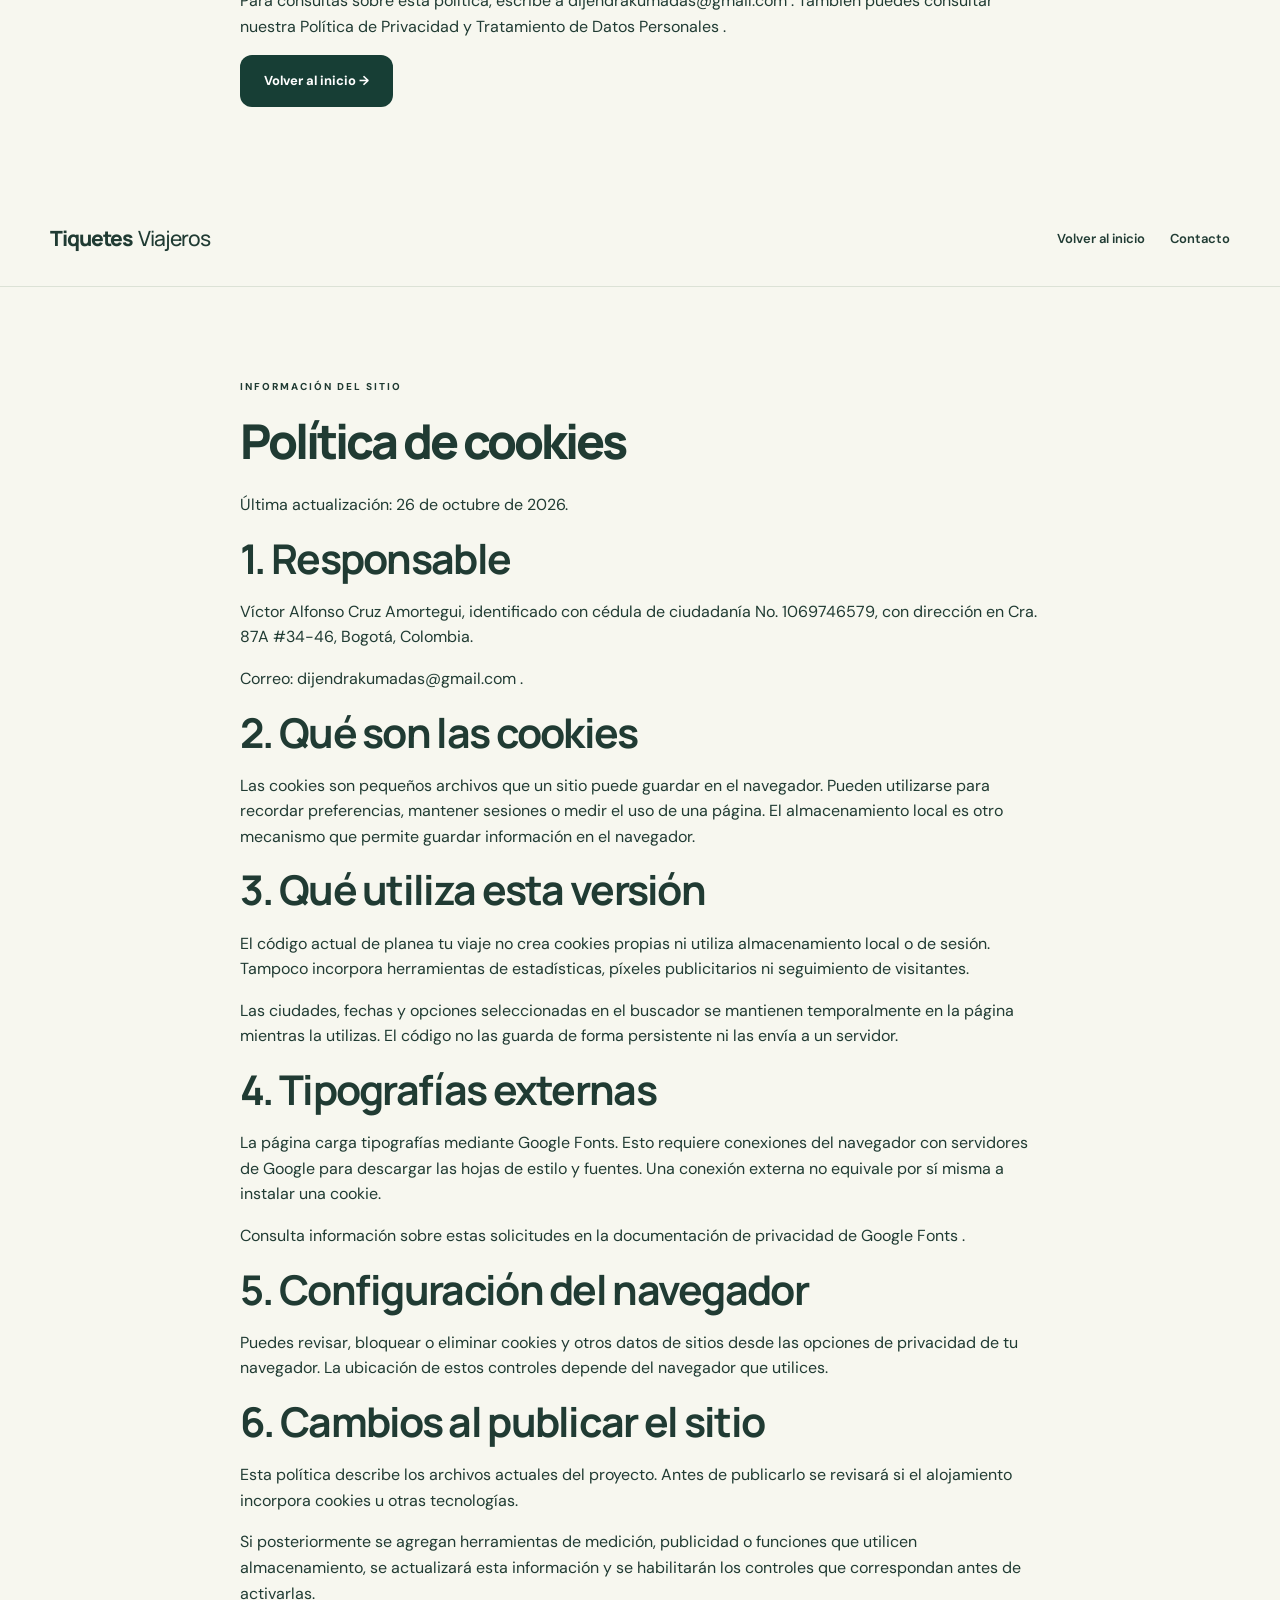
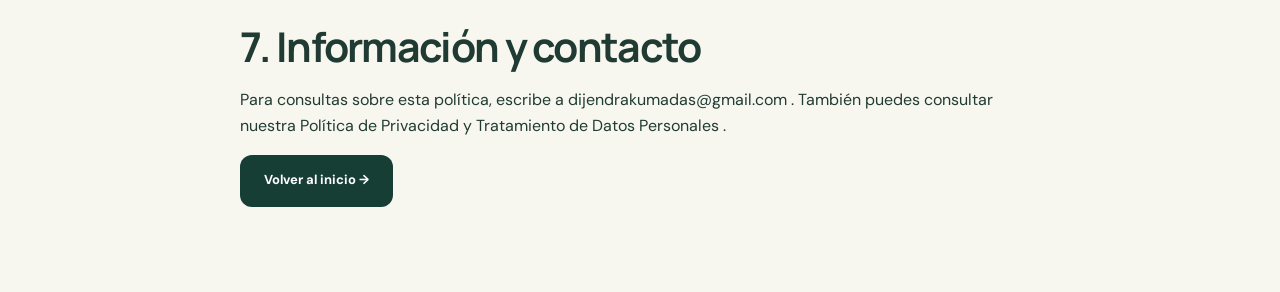
==== commit 35695662: "Add files via upload" ====
--- a/cookies.html
+++ b/cookies.html
@@ -61,7 +61,7 @@
 <p>
   El sitio no instala cookies propias ni utiliza herramientas
   de publicidad o estadísticas. Utiliza almacenamiento local
-  con la clave “tv-aviso-privacidad-v1” para recordar que
+  con la clave “tv-preferencias-v2” para recordar que
   cerraste el aviso informativo de privacidad.
 </p>
 <p>
--- a/estilos.css
+++ b/estilos.css
@@ -966,3 +966,66 @@
     height: 40px;
   }
 }
+.foto-responsable {
+  max-width: 360px;
+  margin: 28px 0 0;
+}
+
+.foto-responsable img {
+  display: block;
+  width: 100%;
+  height: auto;
+  aspect-ratio: 4 / 5;
+  object-fit: cover;
+  border-radius: 22px;
+}
+
+.foto-responsable figcaption {
+  margin-top: 12px;
+  color: var(--gris);
+  font-size: 12px;
+}
+.foto-responsable {
+  width: min(220px, 100%);
+  margin: 24px auto;
+  text-align: center;
+}
+
+.foto-responsable img {
+  display: block;
+  width: 100%;
+  height: auto;
+  aspect-ratio: 4 / 5;
+  object-fit: cover;
+  border-radius: 18px;
+}
+
+.foto-responsable figcaption {
+  margin-top: 12px;
+  font-size: 12px;
+  line-height: 1.6;
+  text-align: center;
+}
+.acciones-cookies {
+  display: grid;
+  grid-template-columns: 1fr 1fr;
+  gap: 12px;
+  margin-top: 20px;
+}
+
+.acciones-cookies .boton {
+  margin: 0;
+  padding-inline: 12px;
+}
+
+#detalle-cookies {
+  margin-top: 20px;
+  padding-top: 16px;
+  border-top: 1px solid var(--borde);
+}
+
+@media (max-width: 380px) {
+  .acciones-cookies {
+    grid-template-columns: 1fr;
+  }
+}
--- a/estilos.css
+++ b/estilos.css
@@ -966,3 +966,66 @@
     height: 40px;
   }
 }
+.foto-responsable {
+  max-width: 360px;
+  margin: 28px 0 0;
+}
+
+.foto-responsable img {
+  display: block;
+  width: 100%;
+  height: auto;
+  aspect-ratio: 4 / 5;
+  object-fit: cover;
+  border-radius: 22px;
+}
+
+.foto-responsable figcaption {
+  margin-top: 12px;
+  color: var(--gris);
+  font-size: 12px;
+}
+.foto-responsable {
+  width: min(220px, 100%);
+  margin: 24px auto;
+  text-align: center;
+}
+
+.foto-responsable img {
+  display: block;
+  width: 100%;
+  height: auto;
+  aspect-ratio: 4 / 5;
+  object-fit: cover;
+  border-radius: 18px;
+}
+
+.foto-responsable figcaption {
+  margin-top: 12px;
+  font-size: 12px;
+  line-height: 1.6;
+  text-align: center;
+}
+.acciones-cookies {
+  display: grid;
+  grid-template-columns: 1fr 1fr;
+  gap: 12px;
+  margin-top: 20px;
+}
+
+.acciones-cookies .boton {
+  margin: 0;
+  padding-inline: 12px;
+}
+
+#detalle-cookies {
+  margin-top: 20px;
+  padding-top: 16px;
+  border-top: 1px solid var(--borde);
+}
+
+@media (max-width: 380px) {
+  .acciones-cookies {
+    grid-template-columns: 1fr;
+  }
+}
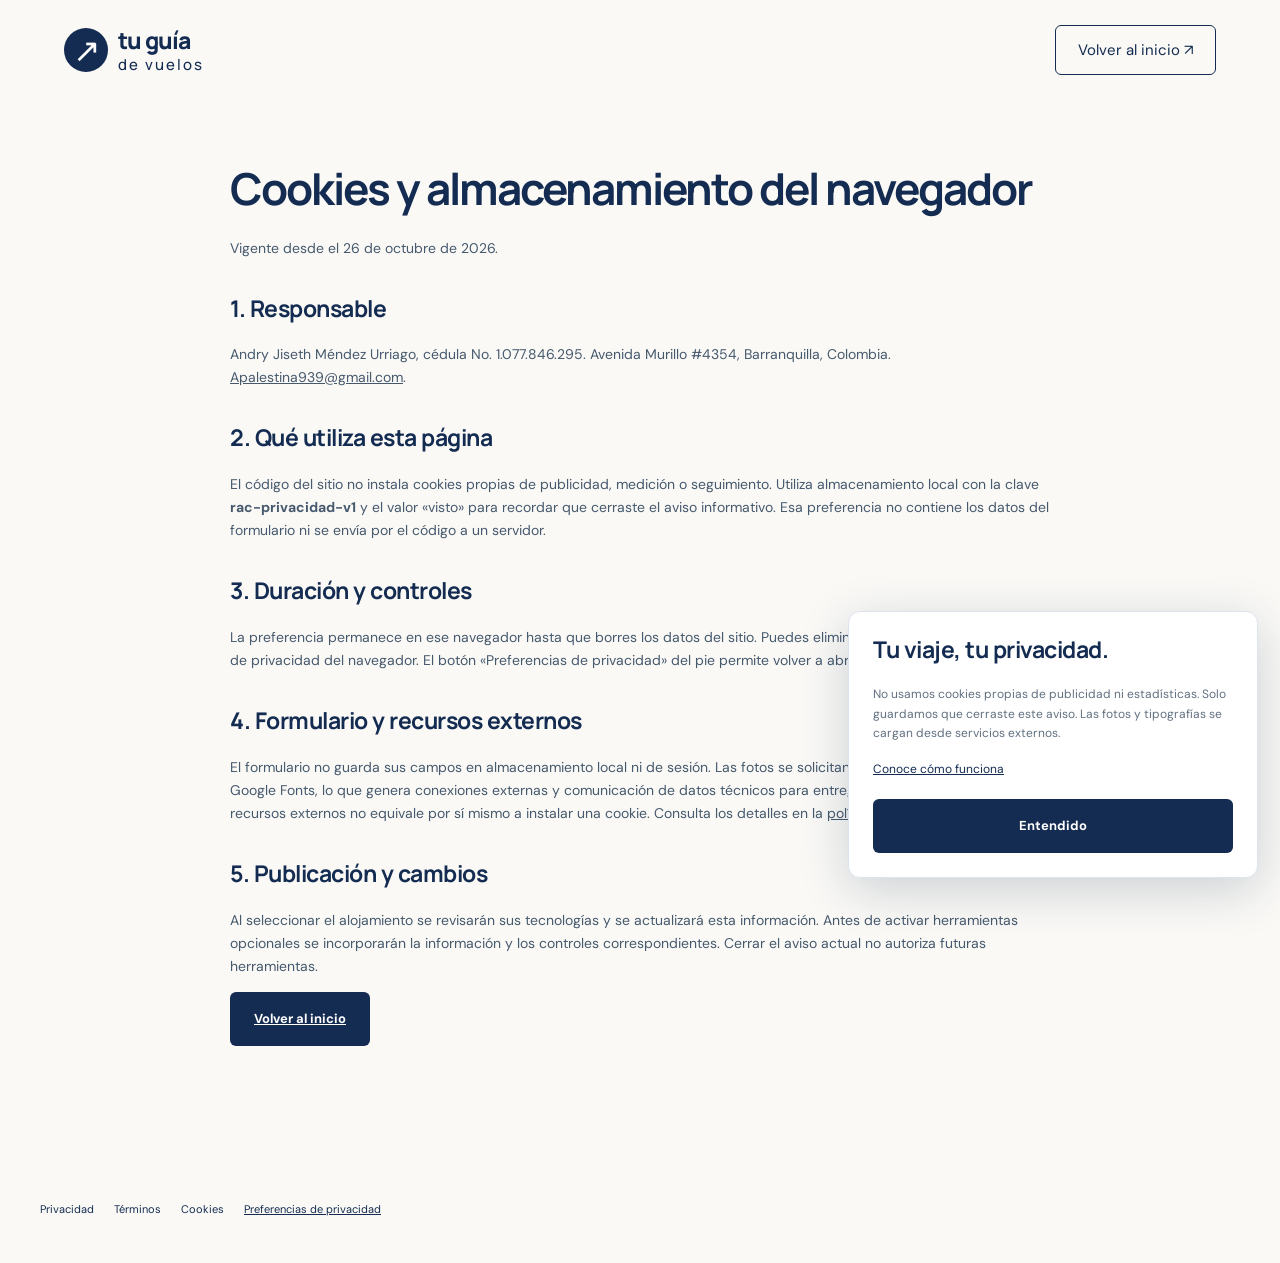
==== commit e2d5e536: "Add files via upload" ====
--- a/cookies.html
+++ b/cookies.html
@@ -1,260 +1,7 @@
-<!DOCTYPE html>
-<html lang="es">
-<head>
-  <meta charset="UTF-8">
-  <meta name="viewport" content="width=device-width, initial-scale=1.0">
-  <meta
-    name="description"
-    content="Información sobre cookies y almacenamiento en planea tu viaje."
-  >
-  <title>Política de cookies | planea tu viaje</title>
-  <link rel="stylesheet" href="estilos.css">
-</head>
+<!doctype html><html lang="es"><head><meta charset="utf-8"><meta name="viewport" content="width=device-width,initial-scale=1"><title>Información del sitio | Tu Guía de Vuelos</title><link rel="stylesheet" href="estilos.css"><script src="script.js" defer></script></head><body><header class="cabecera"><a class="marca" href="index.html"><b>↗</b><span>tu guía<small>de vuelos</small></span></a><a class="contorno" href="index.html">Volver al inicio ↗</a></header><main class="contenedor documento"><h1>Cookies y almacenamiento del navegador</h1><p>Vigente desde el 26 de octubre de 2026.</p>
+<h2>1. Responsable</h2><p>Andry Jiseth Méndez Urriago, cédula No. 1.077.846.295. Avenida Murillo #4354, Barranquilla, Colombia. <a href="mailto:Apalestina939@gmail.com">Apalestina939@gmail.com</a>.</p>
+<h2>2. Qué utiliza esta página</h2><p>El código del sitio no instala cookies propias de publicidad, medición o seguimiento. Utiliza almacenamiento local con la clave <strong>rac-privacidad-v1</strong> y el valor «visto» para recordar que cerraste el aviso informativo. Esa preferencia no contiene los datos del formulario ni se envía por el código a un servidor.</p>
+<h2>3. Duración y controles</h2><p>La preferencia permanece en ese navegador hasta que borres los datos del sitio. Puedes eliminarlos desde la configuración de privacidad del navegador. El botón «Preferencias de privacidad» del pie permite volver a abrir el aviso.</p>
+<h2>4. Formulario y recursos externos</h2><p>El formulario no guarda sus campos en almacenamiento local ni de sesión. Las fotos se solicitan a Unsplash y las fuentes a Google Fonts, lo que genera conexiones externas y comunicación de datos técnicos para entregar esos recursos. El uso de recursos externos no equivale por sí mismo a instalar una cookie. Consulta los detalles en la <a href="privacidad.html">política de privacidad</a>.</p>
+<h2>5. Publicación y cambios</h2><p>Al seleccionar el alojamiento se revisarán sus tecnologías y se actualizará esta información. Antes de activar herramientas opcionales se incorporarán la información y los controles correspondientes. Cerrar el aviso actual no autoriza futuras herramientas.</p><p><a class="boton azul" href="index.html">Volver al inicio</a></p></main><footer class="contenedor"><div class="legales"><a href="privacidad.html">Privacidad</a><a href="terminos.html">Términos</a><a href="cookies.html">Cookies</a><button id="abrir-privacidad" type="button">Preferencias de privacidad</button></div></footer></body></html>
 
-<body>
-  <header class="encabezado">
-    <div class="contenedor navegacion">
-      <a class="logo" href="index.html">
-        Tiquetes<span>Viajeros</span>
-      </a>
-
-      <nav aria-label="Navegación principal">
-        <a href="index.html">Volver al inicio</a>
-        <a href="index.html#contacto">Contacto</a>
-      </nav>
-    </div>
-  </header>
-
-  <main class="seccion">
-    <article class="contenedor" style="max-width: 800px;">
-      <span class="etiqueta">INFORMACIÓN DEL SITIO</span>
-
-      <h1 style="font-size: clamp(32px, 6vw, 48px);">
-        Política de cookies
-      </h1>
-
-      <p>Última actualización: 26 de octubre de 2026.</p>
-
-      <h2>1. Responsable</h2>
-      <p>
-        Víctor Alfonso Cruz Amortegui, identificado con cédula
-        de ciudadanía No. 1069746579, con dirección en
-        Cra. 87A #34-46, Bogotá, Colombia.
-      </p>
-      <p>
-        Correo:
-        <a href="mailto:dijendrakumadas@gmail.com">
-          dijendrakumadas@gmail.com
-        </a>.
-      </p>
-
-      <h2>2. Qué son las cookies</h2>
-      <p>
-        Las cookies son pequeños archivos que un sitio puede
-        guardar en el navegador. Pueden utilizarse para recordar
-        preferencias, mantener sesiones o medir el uso de una página.
-        El almacenamiento local es otro mecanismo que permite
-        guardar información en el navegador.
-      </p>
-
-       <h2>3. Qué utiliza esta versión</h2>
-<p>
-  El sitio no instala cookies propias ni utiliza herramientas
-  de publicidad o estadísticas. Utiliza almacenamiento local
-  con la clave “tv-preferencias-v2” para recordar que
-  cerraste el aviso informativo de privacidad.
-</p>
-<p>
-  Esta preferencia permanece en ese navegador hasta que
-  elimines los datos del sitio. No contiene los datos
-  de tu solicitud y el código no la envía a un servidor.
-</p>
-<p>
-  Los datos del formulario se mantienen temporalmente
-  en la página y se incorporan al mensaje cuando decides
-  preparar una solicitud por correo. No se guardan
-  en el almacenamiento local del sitio.
-</p>
-
-      <h2>4. Tipografías externas</h2>
-      <p>
-        La página carga tipografías mediante Google Fonts.
-        Esto requiere conexiones del navegador con servidores
-        de Google para descargar las hojas de estilo y fuentes.
-        Una conexión externa no equivale por sí misma
-        a instalar una cookie.
-      </p>
-      <p>
-        Consulta información sobre estas solicitudes en
-        <a href="https://developers.google.com/fonts/faq/privacy">
-          la documentación de privacidad de Google Fonts
-        </a>.
-      </p>
-
-      <h2>5. Configuración del navegador</h2>
-      <p>
-        Puedes revisar, bloquear o eliminar cookies y otros
-        datos de sitios desde las opciones de privacidad
-        de tu navegador. La ubicación de estos controles
-        depende del navegador que utilices.
-      </p>
-
-      <h2>6. Cambios al publicar el sitio</h2>
-      <p>
-        Esta política describe los archivos actuales del proyecto.
-        Antes de publicarlo se revisará si el alojamiento
-        incorpora cookies u otras tecnologías.
-      </p>
-      <p>
-        Si posteriormente se agregan herramientas de medición,
-        publicidad o funciones que utilicen almacenamiento,
-        se actualizará esta información y se habilitarán
-        los controles que correspondan antes de activarlas.
-      </p>
-
-      <h2>7. Información y contacto</h2>
-      <p>
-        Para consultas sobre esta política, escribe a
-        <a href="mailto:dijendrakumadas@gmail.com">
-          dijendrakumadas@gmail.com
-        </a>.
-        También puedes consultar nuestra
-        <a href="privacidad.html">
-          Política de Privacidad y Tratamiento de Datos Personales
-        </a>.
-      </p>
-
-      <a class="boton boton-principal" href="index.html">
-        Volver al inicio →
-      </a>
-    </article>
-  </main>
-</body>
-</html><!DOCTYPE html>
-<html lang="es">
-<head>
-  <meta charset="UTF-8">
-  <meta name="viewport" content="width=device-width, initial-scale=1.0">
-  <meta
-    name="description"
-    content="Información sobre cookies y almacenamiento en planea tu viaje."
-  >
-  <title>Política de cookies | planea tu viaje</title>
-  <link rel="stylesheet" href="estilos.css">
-</head>
-
-<body>
-  <header class="encabezado">
-    <div class="contenedor navegacion">
-      <a class="logo" href="index.html">
-        Tiquetes<span>Viajeros</span>
-      </a>
-
-      <nav aria-label="Navegación principal">
-        <a href="index.html">Volver al inicio</a>
-        <a href="index.html#contacto">Contacto</a>
-      </nav>
-    </div>
-  </header>
-
-  <main class="seccion">
-    <article class="contenedor" style="max-width: 800px;">
-      <span class="etiqueta">INFORMACIÓN DEL SITIO</span>
-
-      <h1 style="font-size: clamp(32px, 6vw, 48px);">
-        Política de cookies
-      </h1>
-
-      <p>Última actualización: 26 de octubre de 2026.</p>
-
-      <h2>1. Responsable</h2>
-      <p>
-        Víctor Alfonso Cruz Amortegui, identificado con cédula
-        de ciudadanía No. 1069746579, con dirección en
-        Cra. 87A #34-46, Bogotá, Colombia.
-      </p>
-      <p>
-        Correo:
-        <a href="mailto:dijendrakumadas@gmail.com">
-          dijendrakumadas@gmail.com
-        </a>.
-      </p>
-
-      <h2>2. Qué son las cookies</h2>
-      <p>
-        Las cookies son pequeños archivos que un sitio puede
-        guardar en el navegador. Pueden utilizarse para recordar
-        preferencias, mantener sesiones o medir el uso de una página.
-        El almacenamiento local es otro mecanismo que permite
-        guardar información en el navegador.
-      </p>
-
-      <h2>3. Qué utiliza esta versión</h2>
-      <p>
-        El código actual de planea tu viaje no crea cookies
-        propias ni utiliza almacenamiento local o de sesión.
-        Tampoco incorpora herramientas de estadísticas,
-        píxeles publicitarios ni seguimiento de visitantes.
-      </p>
-      <p>
-        Las ciudades, fechas y opciones seleccionadas en el
-        buscador se mantienen temporalmente en la página
-        mientras la utilizas. El código no las guarda de
-        forma persistente ni las envía a un servidor.
-      </p>
-
-      <h2>4. Tipografías externas</h2>
-      <p>
-        La página carga tipografías mediante Google Fonts.
-        Esto requiere conexiones del navegador con servidores
-        de Google para descargar las hojas de estilo y fuentes.
-        Una conexión externa no equivale por sí misma
-        a instalar una cookie.
-      </p>
-      <p>
-        Consulta información sobre estas solicitudes en
-        <a href="https://developers.google.com/fonts/faq/privacy">
-          la documentación de privacidad de Google Fonts
-        </a>.
-      </p>
-
-      <h2>5. Configuración del navegador</h2>
-      <p>
-        Puedes revisar, bloquear o eliminar cookies y otros
-        datos de sitios desde las opciones de privacidad
-        de tu navegador. La ubicación de estos controles
-        depende del navegador que utilices.
-      </p>
-
-      <h2>6. Cambios al publicar el sitio</h2>
-      <p>
-        Esta política describe los archivos actuales del proyecto.
-        Antes de publicarlo se revisará si el alojamiento
-        incorpora cookies u otras tecnologías.
-      </p>
-      <p>
-        Si posteriormente se agregan herramientas de medición,
-        publicidad o funciones que utilicen almacenamiento,
-        se actualizará esta información y se habilitarán
-        los controles que correspondan antes de activarlas.
-      </p>
-
-      <h2>7. Información y contacto</h2>
-      <p>
-        Para consultas sobre esta política, escribe a
-        <a href="mailto:dijendrakumadas@gmail.com">
-          dijendrakumadas@gmail.com
-        </a>.
-        También puedes consultar nuestra
-        <a href="privacidad.html">
-          Política de Privacidad y Tratamiento de Datos Personales
-        </a>.
-      </p>
-
-      <a class="boton boton-principal" href="index.html">
-        Volver al inicio →
-      </a>
-    </article>
-  </main>
-</body>
-</html>
--- a/estilos.css
+++ b/estilos.css
@@ -1,1031 +1,20 @@
-@import url("https://fonts.googleapis.com/css2?family=DM+Sans:wght@400;500;600;700&family=Manrope:wght@400;500;600;700;800&display=swap");
-
-:root {
-  --verde: #173e35;
-  --verde-oscuro: #102c26;
-  --lima: #d9f279;
-  --crema: #f7f7ef;
-  --blanco: #ffffff;
-  --texto: #203b33;
-  --gris: #66746c;
-  --borde: #dce2d6;
-  --radio: 22px;
-}
-
-* {
-  box-sizing: border-box;
-}
-
-html {
-  scroll-behavior: smooth;
-  scroll-padding-top: 100px;
-}
-
-body {
-  margin: 0;
-  background: var(--crema);
-  color: var(--texto);
-  font-family: "DM Sans", sans-serif;
-  line-height: 1.6;
-}
-
-h1,
-h2,
-h3,
-.logo {
-  font-family: "Manrope", sans-serif;
-}
-
-h1,
-h2,
-h3,
-p {
-  margin-top: 0;
-}
-
-a {
-  color: inherit;
-  text-decoration: none;
-}
-
-button,
-input,
-select {
-  font: inherit;
-}
-
-button,
-select {
-  cursor: pointer;
-}
-
-a,
-button,
-input,
-select {
-  -webkit-tap-highlight-color: transparent;
-}
-
-:focus-visible {
-  outline: 3px solid #93ae38;
-  outline-offset: 5px;
-}
-
-.contenedor {
-  width: min(1180px, calc(100% - 48px));
-  margin-inline: auto;
-}
-
-.encabezado {
-  background: var(--crema);
-  border-bottom: 1px solid var(--borde);
-}
-
-.navegacion {
-  min-height: 94px;
-  display: flex;
-  align-items: center;
-  justify-content: space-between;
-  gap: 28px;
-}
-
-.logo {
-  display: inline-flex;
-  align-items: center;
-  gap: 6px;
-  font-size: 21px;
-  font-weight: 800;
-  letter-spacing: -1px;
-  white-space: nowrap;
-}
-
-.logo > span:last-child {
-  font-weight: 500;
-}
-
-.logo-icono {
-  width: 36px;
-  height: 36px;
-  margin-right: 5px;
-  display: grid;
-  place-items: center;
-  background: var(--verde);
-  color: var(--lima);
-  border-radius: 50%;
-  font-size: 26px;
-}
-
-nav {
-  display: flex;
-  align-items: center;
-  flex-wrap: wrap;
-  gap: 25px;
-}
-
-nav a {
-  font-size: 13px;
-  font-weight: 600;
-}
-
-nav a:hover {
-  text-decoration: underline;
-  text-underline-offset: 6px;
-}
-
-.enlace-contacto {
-  padding: 10px 18px;
-  border: 1px solid var(--verde);
-  border-radius: 30px;
-}
-
-.hero {
-  overflow: hidden;
-  padding: 72px 0 108px;
-}
-
-.hero-contenido {
-  display: grid;
-  grid-template-columns: 1.15fr 1fr;
-  align-items: center;
-  gap: 65px;
-}
-
-.etiqueta {
-  display: inline-block;
-  margin-bottom: 20px;
-  font-size: 10px;
-  font-weight: 800;
-  letter-spacing: 2px;
-}
-
-h1 {
-  margin-bottom: 24px;
-  font-size: clamp(40px, 4.8vw, 65px);
-  line-height: 1.1;
-  font-weight: 800;
-  letter-spacing: -3px;
-}
-
-h1 span {
-  color: #6e8148;
-}
-
-.hero-texto > p {
-  max-width: 400px;
-  margin-bottom: 30px;
-  color: var(--gris);
-  font-size: 16px;
-}
-
-.boton {
-  display: inline-flex;
-  align-items: center;
-  justify-content: center;
-  gap: 12px;
-  min-height: 52px;
-  padding: 15px 24px;
-  border: 0;
-  border-radius: 12px;
-  font-size: 13px;
-  font-weight: 700;
-  text-align: center;
-  transition: background 180ms ease, transform 180ms ease;
-}
-
-.boton-principal {
-  background: var(--verde);
-  color: var(--blanco);
-}
-
-.boton-principal:hover {
-  background: var(--verde-oscuro);
-  transform: translateY(-2px);
-}
-
-.hero-detalles {
-  display: flex;
-  flex-wrap: wrap;
-  gap: 16px;
-  margin-top: 32px;
-  color: var(--gris);
-  font-size: 10px;
-}
-
-.hero-detalles span::before {
-  content: "✓";
-  margin-right: 5px;
-  color: var(--verde);
-  font-weight: 800;
-}
-
-/* Paisaje ilustrado, creado con formas y colores. */
-
-.hero-visual {
-  position: relative;
-  isolation: isolate;
-  min-height: 410px;
-  overflow: hidden;
-  background: #dce7c5;
-  border-radius: 150px 150px 24px 24px;
-}
-
-.hero-visual::before {
-  content: "";
-  position: absolute;
-  inset: 0;
-  z-index: -1;
-  background:
-    radial-gradient(ellipse at 20% 25%, #ffffff55, transparent 50%),
-    linear-gradient(160deg, #dfe9c9, #b9cda5);
-}
-
-.visual-sol {
-  position: absolute;
-  top: 48px;
-  right: 62px;
-  width: 98px;
-  height: 98px;
-  background: #faf1b5;
-  border-radius: 50%;
-}
-
-.visual-montana {
-  position: absolute;
-  width: 115%;
-  height: 310px;
-  border-radius: 45% 55% 0 0;
-  transform: rotate(-25deg);
-}
-
-.montana-fondo {
-  top: 165px;
-  left: -100px;
-  background: #829d6c;
-}
-
-.montana-frente {
-  top: 240px;
-  right: -120px;
-  background: #3d6650;
-  transform: rotate(27deg);
-}
-
-.tarjeta-ruta {
-  position: absolute;
-  right: 22px;
-  bottom: 22px;
-  left: 22px;
-  display: grid;
-  gap: 8px;
-  padding: 23px;
-  background: #fffef2;
-  border-radius: 16px;
-}
-
-.tarjeta-ruta span:first-child {
-  color: var(--gris);
-  font-size: 8px;
-  font-weight: 700;
-  letter-spacing: 1.5px;
-}
-
-.tarjeta-ruta strong {
-  font-family: "Manrope", sans-serif;
-  font-size: 23px;
-  letter-spacing: -0.8px;
-}
-
-.tarjeta-ruta span:last-child {
-  color: var(--gris);
-  font-size: 11px;
-}
-
-/* Buscador */
-
-.seccion-buscador {
-  position: relative;
-  z-index: 1;
-  margin-top: -42px;
-}
-
-.buscador {
-  padding: 30px;
-  background: var(--blanco);
-  border: 1px solid var(--borde);
-  border-radius: var(--radio);
-  box-shadow: 0 18px 45px #173e3509;
-}
-
-.buscador-encabezado {
-  display: flex;
-  align-items: center;
-  justify-content: space-between;
-  gap: 20px;
-  margin-bottom: 25px;
-}
-
-.buscador-encabezado .etiqueta {
-  margin-bottom: 5px;
-  color: var(--gris);
-}
-
-.buscador h2 {
-  margin-bottom: 0;
-  font-size: 23px;
-  letter-spacing: -0.8px;
-}
-
-.aviso-demo {
-  padding: 6px 12px;
-  background: #f0f3e8;
-  border-radius: 20px;
-  color: #536338;
-  font-size: 10px;
-  font-weight: 600;
-  white-space: nowrap;
-}
-
-.buscador-campos {
-  display: grid;
-  grid-template-columns: 1fr 1fr 0.95fr 0.95fr auto;
-  align-items: end;
-  gap: 12px;
-}
-
-.campo {
-  min-width: 0;
-}
-
-.campo label {
-  display: block;
-  margin-bottom: 8px;
-  font-size: 11px;
-  font-weight: 700;
-}
-
-.campo label span {
-  color: var(--gris);
-  font-weight: 400;
-}
-
-.campo input,
-.campo select {
-  width: 100%;
-  min-width: 0;
-  min-height: 52px;
-  padding: 12px;
-  background: #fafbf7;
-  color: var(--texto);
-  border: 1px solid var(--borde);
-  border-radius: 10px;
-  font-size: 12px;
-}
-
-.campo input:focus,
-.campo select:focus {
-  border-color: #839b51;
-}
-
-.buscador-campos .boton {
-  padding-inline: 18px;
-}
-
-.nota-buscador {
-  margin: 18px 0 0;
-  color: var(--gris);
-  font-size: 11px;
-}
-
-#mensaje-busqueda {
-  margin: 10px 0 0;
-  font-size: 12px;
-}
-
-#mensaje-busqueda:empty {
-  display: none;
-}
-
-/* Destinos */
-
-.seccion {
-  padding: 85px 0;
-}
-
-.seccion h2 {
-  margin-bottom: 16px;
-  font-size: clamp(28px, 3.4vw, 41px);
-  line-height: 1.2;
-  letter-spacing: -1.7px;
-}
-
-.descripcion-seccion {
-  color: var(--gris);
-  font-size: 14px;
-}
-
-.rejilla-destinos {
-  display: grid;
-  grid-template-columns: repeat(3, 1fr);
-  gap: 22px;
-  margin-top: 34px;
-}
-
-.tarjeta-destino {
-  position: relative;
-  display: flex;
-  flex-direction: column;
-  justify-content: space-between;
-  min-height: 320px;
-  padding: 26px;
-  overflow: hidden;
-  border-radius: var(--radio);
-}
-
-.destino-medellin {
-  background: #e0e7d3;
-}
-
-.destino-cartagena {
-  background: #f1dfc5;
-}
-
-.destino-bogota {
-  background: #dce5e7;
-}
-
-.tarjeta-destino::before {
-  content: "↗";
-  position: absolute;
-  top: 35px;
-  right: 20px;
-  color: #173e3512;
-  font-family: "Manrope", sans-serif;
-  font-size: 160px;
-  line-height: 1;
-}
-
-.destino-numero {
-  position: relative;
-  font-size: 9px;
-  font-weight: 700;
-  letter-spacing: 1.5px;
-}
-
-.tarjeta-destino > div {
-  position: relative;
-}
-
-.tarjeta-destino h3 {
-  margin-bottom: 8px;
-  font-size: 29px;
-  letter-spacing: -1px;
-}
-
-.tarjeta-destino p {
-  max-width: 230px;
-  margin-bottom: 22px;
-  font-size: 12px;
-}
-
-.tarjeta-destino a {
-  display: flex;
-  align-items: center;
-  justify-content: space-between;
-  padding-top: 15px;
-  border-top: 1px solid #173e3529;
-  font-size: 12px;
-  font-weight: 700;
-}
-
-.tarjeta-destino a:hover {
-  text-decoration: underline;
-  text-underline-offset: 4px;
-}
-
-.tarjeta-destino a span {
-  font-size: 22px;
-}
-
-/* Cómo funciona */
-
-.funcionamiento {
-  background: var(--verde);
-  color: var(--crema);
-}
-
-.funcionamiento .etiqueta {
-  color: var(--lima);
-}
-
-.rejilla-pasos {
-  display: grid;
-  grid-template-columns: repeat(3, 1fr);
-  gap: 45px;
-  margin-top: 45px;
-}
-
-.paso {
-  padding-top: 24px;
-  border-top: 1px solid #ffffff35;
-}
-
-.paso-numero {
-  display: inline-block;
-  margin-bottom: 30px;
-  color: var(--lima);
-  font-size: 14px;
-}
-
-.paso h3 {
-  margin-bottom: 12px;
-  font-size: 21px;
-  letter-spacing: -0.5px;
-}
-
-.paso p {
-  max-width: 290px;
-  margin-bottom: 0;
-  color: #d0dcd3;
-  font-size: 13px;
-}
-
-/* Nosotros y contacto */
-
-.nosotros {
-  border-bottom: 1px solid var(--borde);
-}
-
-.nosotros-contenido {
-  display: grid;
-  grid-template-columns: 1fr 1fr;
-  align-items: start;
-  gap: 90px;
-}
-
-.nosotros-contenido p {
-  color: var(--gris);
-  font-size: 15px;
-}
-
-.nosotros-contenido p:last-child {
-  margin-bottom: 0;
-}
-
-.contacto {
-  padding-block: 75px;
-}
-
-.contacto-contenido {
-  max-width: 740px;
-  text-align: center;
-}
-
-.contacto-contenido p {
-  margin-bottom: 0;
-  color: var(--gris);
-  font-size: 14px;
-}
-
-.pie-pagina {
-  padding: 34px 0;
-  background: #eaeee2;
-  border-top: 1px solid var(--borde);
-}
-
-.pie-contenido {
-  display: flex;
-  align-items: center;
-  justify-content: space-between;
-  flex-wrap: wrap;
-  gap: 16px 28px;
-}
-
-.pie-contenido .logo {
-  font-size: 18px;
-}
-
-.pie-contenido p {
-  margin: 0;
-  color: var(--gris);
-  font-size: 11px;
-}
-
-.pie-contenido .legal-pendiente {
-  width: 100%;
-  padding-top: 16px;
-  border-top: 1px solid #173e3515;
-  font-size: 10px;
-}
-
-/* Pantallas medianas */
-
-@media (max-width: 1050px) {
-  .navegacion {
-    padding-block: 20px;
-    flex-wrap: wrap;
-  }
-
-  nav {
-    gap: 20px;
-  }
-
-  .hero-contenido {
-    gap: 30px;
-  }
-
-  .buscador-campos {
-    grid-template-columns: repeat(2, minmax(0, 1fr));
-  }
-
-  .buscador-campos .boton {
-    grid-column: 1 / -1;
-  }
-
-  .nosotros-contenido {
-    gap: 45px;
-  }
-}
-
-/* Celulares */
-
-@media (max-width: 700px) {
-  html {
-    scroll-padding-top: 24px;
-  }
-
-  .contenedor {
-    width: calc(100% - 36px);
-  }
-
-  .navegacion {
-    gap: 18px;
-  }
-
-  .logo {
-    font-size: 20px;
-  }
-
-  nav {
-    width: 100%;
-    flex-wrap: nowrap;
-    gap: 20px;
-    overflow-x: auto;
-    padding: 4px 2px 10px;
-  }
-
-  nav a {
-    flex-shrink: 0;
-    font-size: 12px;
-  }
-
-  .enlace-contacto {
-    padding: 6px 12px;
-  }
-
-  .hero {
-    padding: 42px 0 65px;
-  }
-
-  .hero-contenido {
-    grid-template-columns: 1fr;
-    gap: 35px;
-  }
-
-  .etiqueta {
-    font-size: 9px;
-    letter-spacing: 1.5px;
-  }
-
-  h1 {
-    font-size: clamp(38px, 9vw, 56px);
-    letter-spacing: -2px;
-  }
-
-  .hero-texto > p {
-    font-size: 14px;
-  }
-
-  .hero-detalles {
-    gap: 12px;
-    margin-top: 24px;
-    font-size: 9px;
-  }
-
-  .hero-visual {
-    min-height: 330px;
-    border-radius: 100px 100px 20px 20px;
-  }
-
-  .visual-sol {
-    top: 32px;
-    right: 50px;
-    width: 78px;
-    height: 78px;
-  }
-
-  .montana-fondo {
-    top: 130px;
-  }
-
-  .montana-frente {
-    top: 200px;
-  }
-
-  .tarjeta-ruta {
-    padding: 18px;
-  }
-
-  .tarjeta-ruta strong {
-    font-size: 21px;
-  }
-
-  .seccion-buscador {
-    margin-top: -20px;
-  }
-
-  .buscador {
-    padding: 22px 18px;
-  }
-
-  .buscador-encabezado {
-    align-items: flex-start;
-    flex-direction: column;
-    gap: 12px;
-  }
-
-  .buscador h2 {
-    font-size: 22px;
-  }
-
-  .buscador-campos {
-    gap: 16px 12px;
-  }
-
-  .campo input,
-  .campo select {
-    font-size: 16px;
-  }
-
-  .seccion {
-    padding-block: 58px;
-  }
-
-  .seccion h2 {
-    letter-spacing: -1px;
-  }
-
-  .rejilla-destinos,
-  .rejilla-pasos,
-  .nosotros-contenido {
-    grid-template-columns: 1fr;
-    gap: 22px;
-  }
-
-  .tarjeta-destino {
-    min-height: 270px;
-  }
-
-  .rejilla-pasos {
-    margin-top: 30px;
-    gap: 30px;
-  }
-
-  .paso-numero {
-    margin-bottom: 16px;
-  }
-
-  .paso p {
-    max-width: none;
-  }
-
-  .nosotros-contenido {
-    gap: 10px;
-  }
-
-  .pie-contenido {
-    align-items: flex-start;
-    flex-direction: column;
-  }
-}
-
-@media (max-width: 380px) {
-  .buscador-campos {
-    grid-template-columns: 1fr;
-  }
-}
-
-@media (prefers-reduced-motion: reduce) {
-  html {
-    scroll-behavior: auto;
-  }
-
-  *,
-  *::before,
-  *::after {
-    transition: none !important;
-  }
-}
-[hidden] {
-  display: none !important;
-}
-
-.formulario-cotizacion {
-  max-width: 800px;
-  margin-inline: auto;
-  padding: 32px;
-  background: var(--blanco);
-  border: 1px solid var(--borde);
-  border-radius: var(--radio);
-}
-
-.rejilla-cotizacion {
-  display: grid;
-  grid-template-columns: repeat(2, minmax(0, 1fr));
-  gap: 24px;
-  margin-block: 28px;
-}
-
-.campo small {
-  display: block;
-  margin-top: 8px;
-  color: var(--gris);
-  font-size: 12px;
-}
-
-.autorizacion-datos {
-  display: flex;
-  align-items: flex-start;
-  gap: 12px;
-  margin-bottom: 20px;
-  font-size: 13px;
-}
-
-.autorizacion-datos input {
-  flex-shrink: 0;
-  width: 20px;
-  height: 20px;
-  margin-top: 3px;
-  accent-color: var(--verde);
-}
-
-.autorizacion-datos a {
-  text-decoration: underline;
-}
-
-#datos-cotizacion .boton {
-  margin-top: 20px;
-}
-
-#estado-cotizacion {
-  margin-top: 20px;
-}
-
-@media (max-width: 700px) {
-  .formulario-cotizacion {
-    padding: 24px 18px;
-  }
-
-  .rejilla-cotizacion {
-    grid-template-columns: 1fr;
-  }
-}
-.aviso-cookies {
-  position: fixed;
-  right: 24px;
-  bottom: 24px;
-  z-index: 1000;
-  width: min(440px, calc(100% - 32px));
-  max-height: calc(100dvh - 32px);
-  overflow-y: auto;
-  padding: 24px;
-  background: var(--blanco);
-  color: var(--texto);
-  border: 1px solid var(--borde);
-  border-radius: 20px;
-  box-shadow: 0 12px 45px #102c2626;
-}
-
-.aviso-cookies h2 {
-  margin-bottom: 10px;
-  font-size: 21px;
-  letter-spacing: -0.5px;
-}
-
-.aviso-cookies p {
-  margin-bottom: 12px;
-  color: var(--gris);
-  font-size: 13px;
-}
-
-.aviso-cookies a {
-  font-size: 13px;
-  text-decoration: underline;
-  text-underline-offset: 3px;
-}
-
-.aviso-cookies .boton {
-  width: 100%;
-  margin-top: 20px;
-}
-
-@media (max-width: 700px) {
-  .aviso-cookies {
-    right: 16px;
-    bottom: 16px;
-    padding: 20px;
-  }
-}
-.logo .logo-icono {
-  width: 46px;
-  height: 46px;
-  flex-shrink: 0;
-  margin-right: 7px;
-  border-radius: 14px;
-  background: var(--verde);
-  color: var(--lima);
-}
-
-.logo .logo-nombre {
-  display: inline-flex;
-  gap: 4px;
-  font-weight: 800;
-  letter-spacing: -0.8px;
-}
-
-.logo-nombre > span {
-  font-weight: 500;
-}
-
-@media (max-width: 380px) {
-  .logo {
-    font-size: 18px;
-  }
-
-  .logo .logo-icono {
-    width: 40px;
-    height: 40px;
-  }
-}
-.foto-responsable {
-  max-width: 360px;
-  margin: 28px 0 0;
-}
-
-.foto-responsable img {
-  display: block;
-  width: 100%;
-  height: auto;
-  aspect-ratio: 4 / 5;
-  object-fit: cover;
-  border-radius: 22px;
-}
-
-.foto-responsable figcaption {
-  margin-top: 12px;
-  color: var(--gris);
-  font-size: 12px;
-}
-.foto-responsable {
-  width: min(220px, 100%);
-  margin: 24px auto;
-  text-align: center;
-}
-
-.foto-responsable img {
-  display: block;
-  width: 100%;
-  height: auto;
-  aspect-ratio: 4 / 5;
-  object-fit: cover;
-  border-radius: 18px;
-}
-
-.foto-responsable figcaption {
-  margin-top: 12px;
-  font-size: 12px;
-  line-height: 1.6;
-  text-align: center;
-}
-.acciones-cookies {
-  display: grid;
-  grid-template-columns: 1fr 1fr;
-  gap: 12px;
-  margin-top: 20px;
-}
-
-.acciones-cookies .boton {
-  margin: 0;
-  padding-inline: 12px;
-}
-
-#detalle-cookies {
-  margin-top: 20px;
-  padding-top: 16px;
-  border-top: 1px solid var(--borde);
-}
-
-@media (max-width: 380px) {
-  .acciones-cookies {
-    grid-template-columns: 1fr;
-  }
+@import url('https://fonts.googleapis.com/css2?family=DM+Sans:wght@400;500;600;700&family=Manrope:wght@400;500;600;700;800&display=swap');
+:root{--azul:#142c51;--coral:#ff806b;--papel:#faf9f6;--gris:#617080;--borde:#dde3eb}*{box-sizing:border-box}html{scroll-behavior:smooth;scroll-padding-top:28px}body{margin:0;color:var(--azul);background:var(--papel);font:15px/1.65 'DM Sans',sans-serif}h1,h2,h3,.marca{font-family:Manrope,sans-serif}h1,h2,h3,p{margin-top:0}a{color:inherit;text-decoration:none}button,input,select,textarea{font:inherit}button{cursor:pointer}:focus-visible{outline:3px solid #c95336;outline-offset:4px}img{display:block;width:100%;height:100%;object-fit:cover}[hidden]{display:none!important}.contenedor{width:min(1220px,calc(100% - 80px));margin-inline:auto}.cabecera{min-height:100px;display:flex;justify-content:space-between;align-items:center;gap:30px;padding:20px 5%}.marca{display:flex;align-items:center;gap:10px;font-size:23px;font-weight:800;letter-spacing:-1px;line-height:1.05}.marca small{display:block;font-size:15px;font-weight:500;letter-spacing:2px;margin-top:5px}.marca>b{display:grid;place-items:center;width:44px;height:44px;background:var(--azul);color:white;border-radius:50%;font-size:33px;font-weight:400}nav{display:flex;align-items:center;gap:28px;font-size:13px;font-weight:600}nav a:hover{text-decoration:underline;text-underline-offset:6px}.contorno{border:1px solid var(--azul);padding:12px 22px;border-radius:6px}#menu-toggle{display:none}.hero{position:relative;min-height:660px;color:white;overflow:hidden;background:#466379}.hero>img,.sombra{position:absolute;inset:0}.sombra{background:linear-gradient(90deg,#071d39d9 0%,#10274688 52%,#1027460a),linear-gradient(0deg,#0a254780,transparent 60%)}.hero-texto{position:relative;padding:95px max(40px,calc((100% - 1220px)/2)) 125px}.ceja{display:block;font-size:10px;font-weight:800;letter-spacing:2px;margin-bottom:22px}.hero .ceja{color:#ffe4da}h1{font-size:clamp(45px,5.2vw,75px);line-height:1.08;letter-spacing:-3.4px;margin-bottom:24px}h1 em,h2 em{font-family:Georgia,serif;font-weight:400}h1 em{color:#ffc8ae}.hero p{font-size:16px;line-height:1.8;color:#edf3f8;margin-bottom:32px}.boton{display:inline-flex;align-items:center;justify-content:center;gap:22px;padding:16px 24px;min-height:54px;border:0;border-radius:6px;font-size:13px;font-weight:700;transition:filter .2s,transform .2s}.boton:hover{filter:brightness(.95);transform:translateY(-2px)}.coral{background:var(--coral);color:#142c51}.azul{background:var(--azul);color:white}.secundario{background:#dce5f0;color:var(--azul)}.hero-pie{position:absolute;bottom:65px;left:5%;right:5%;display:flex;justify-content:space-between;font-size:10px;letter-spacing:1.5px}.busqueda{position:relative;margin-top:-38px;background:white;padding:30px;border-radius:12px;box-shadow:0 16px 50px #142c5110}.barra{display:flex;justify-content:space-between;align-items:center;gap:15px}.barra h2{font-size:21px;letter-spacing:-.6px;margin:0}.barra>span{font-size:10px;color:var(--gris)}fieldset{border:0;margin:23px 0 20px;padding:0;display:flex;gap:24px}fieldset label{display:flex;align-items:center;gap:7px;font-size:12px}fieldset input{accent-color:var(--azul)}.campos-ruta{display:grid;grid-template-columns:1.2fr 28px 1.2fr 1fr 1fr .6fr auto;gap:12px;align-items:end}label{display:block;font-size:11px;font-weight:700}input:not([type=radio]):not([type=checkbox]),select,textarea{display:block;width:100%;min-width:0;padding:12px 10px;border:1px solid var(--borde);border-radius:5px;background:#fff;color:var(--azul);margin-top:8px;font-size:13px;min-height:48px}textarea{resize:vertical}#intercambiar{border:0;background:none;color:var(--azul);font-size:24px;height:48px}.campos-ruta .boton{min-height:48px;padding:12px 18px}.nota{font-size:11px;color:var(--gris);margin:16px 0 0}.oculto{position:absolute;width:1px;height:1px;padding:0;overflow:hidden;clip:rect(0,0,0,0);white-space:nowrap;border:0}h2{font-size:clamp(32px,3.3vw,47px);line-height:1.16;letter-spacing:-1.8px;margin-bottom:22px}.destinos{padding-top:105px;padding-bottom:95px}.titulo-fila{display:flex;justify-content:space-between;align-items:end;gap:30px;margin-bottom:30px}.titulo-fila h2{margin-bottom:0}.titulo-fila>p{font-size:13px;color:var(--gris);margin-bottom:4px}.destinos-grid{display:grid;grid-template-columns:1.35fr 1fr 1fr;gap:20px}.destino{position:relative;min-height:365px;overflow:hidden;border-radius:8px;color:white;background:#8da6b1}.destino img{position:absolute;inset:0;transition:transform .5s}.destino:hover img{transform:scale(1.05)}.velo{position:absolute;inset:0;background:linear-gradient(0deg,#071d39ed,transparent 90%)}.destino>div{position:absolute;bottom:30px;left:25px;right:25px}.destino small{font-size:8px;letter-spacing:2px}.destino h3{font-size:23px;letter-spacing:-.8px;margin:8px 0}.destino>div>span{font-size:12px;color:#edf3f8}.proceso{background:#eaf0f6;padding:85px 0}.dos-columnas{display:grid;grid-template-columns:1fr 1fr;gap:100px;align-items:center}.proceso p{color:var(--gris);font-size:14px}.subrayado{font-size:13px;font-weight:700;border-bottom:1px solid;padding-bottom:5px}.proceso ol{list-style:none;margin:0;padding:0}.proceso li{display:flex;gap:25px;padding:25px 0;border-top:1px solid #142c5129}.proceso li:first-child{padding-top:0;border:0}.proceso li>b{font-size:12px;color:#a94632}.proceso h3{font-size:19px;margin-bottom:8px;letter-spacing:-.5px}.proceso li p{font-size:13px;margin:0}.nosotros{padding-block:105px}.foto-editorial{height:480px;position:relative;border-radius:8px;overflow:hidden;background:#7894a5}.foto-editorial span{position:absolute;left:25px;bottom:25px;color:white;font-size:10px;letter-spacing:2px;background:#142c51c9;padding:8px 12px}.nosotros>div>p{font-size:14px;color:var(--gris)}.sello{display:flex;align-items:center;gap:18px;margin-top:30px;font-size:40px;color:#b84c38}.sello>span{font-size:12px;color:var(--azul)}.preguntas{padding-bottom:95px;align-items:start}details{padding:20px 0;border-bottom:1px solid var(--borde)}details:first-child{border-top:1px solid var(--borde)}summary{font-weight:700;font-size:14px;cursor:pointer}details p{margin:15px 0 0;color:var(--gris);font-size:13px}.cierre{background:var(--azul);color:white;padding:75px 0;text-align:center}.cierre .ceja{color:#f7c9ba}.cierre h2{font-size:clamp(36px,4.6vw,60px);margin-bottom:30px}.contacto-mail{margin:28px 0 8px;font-size:15px;overflow-wrap:anywhere}.direccion{font-size:11px;color:#d1deed}footer{padding-block:45px}.footer-arriba{display:flex;justify-content:space-between;align-items:center;gap:25px}.footer-arriba p,.footer-arriba>a:last-child{font-size:12px;color:var(--gris);margin:0}.footer-abajo{border-top:1px solid var(--borde);margin-top:25px;padding-top:20px;display:flex;justify-content:space-between;gap:18px;font-size:10px;color:var(--gris)}.legales{display:flex;flex-wrap:wrap;gap:20px;margin-top:30px;font-size:11px}.legales button{border:0;background:transparent;padding:0;color:inherit;font-size:inherit;text-decoration:underline}.solicitud{padding:40px;background:#eaf0f6;margin-top:35px;border-radius:12px;display:grid;grid-template-columns:.8fr 1.2fr;gap:40px}.solicitud>div>p{font-size:13px}.solicitud h2{font-size:32px}.datos-grid{display:grid;grid-template-columns:1fr 1fr;gap:18px;margin-bottom:18px}.solicitud .boton{margin-top:20px}.recuadro{background:#fff;padding:18px;border-left:3px solid var(--coral)}.consentimiento{display:flex;gap:12px;margin-top:20px;font-size:11px;font-weight:400}.consentimiento input{flex-shrink:0;width:18px;height:18px;accent-color:var(--azul)}.consentimiento a{text-decoration:underline}pre{white-space:pre-wrap;overflow-wrap:anywhere;font:12px/1.8 'DM Sans',sans-serif}#estado,#error{font-size:12px;color:#813d31}.aviso-privacidad{position:fixed;right:22px;bottom:22px;z-index:20;width:min(410px,calc(100% - 32px));padding:24px;background:white;border:1px solid var(--borde);border-radius:12px;box-shadow:0 12px 50px #142c5133;max-height:85dvh;overflow:auto}.aviso-privacidad h2{font-size:23px;letter-spacing:-.5px}.aviso-privacidad p{font-size:12px;color:var(--gris)}.aviso-privacidad a{font-size:12px;text-decoration:underline}.aviso-privacidad .boton{display:flex;width:100%;margin-top:18px}.documento{max-width:820px;padding-block:65px}.documento h1{font-size:44px;letter-spacing:-2px}.documento h2{font-size:23px;letter-spacing:-.5px;margin-top:35px}.documento a{text-decoration:underline}.documento p,.documento li{color:#46596d;font-size:14px}
+@media(max-width:1100px){.campos-ruta{grid-template-columns:1fr 28px 1fr 1fr}.campos-ruta .boton{width:100%}.dos-columnas{gap:50px}.destino h3{font-size:20px}nav{gap:18px}}
+@media(max-width:750px){.contenedor{width:calc(100% - 36px)}.cabecera{min-height:82px;padding:18px;flex-wrap:wrap;gap:18px}.marca{font-size:21px}.marca small{font-size:12px}#menu-toggle{display:block;background:transparent;border:1px solid var(--borde);border-radius:6px;padding:9px 12px;color:var(--azul);font-size:12px}nav{display:none;width:100%;flex-direction:column;align-items:stretch;gap:8px}nav.abierto{display:flex}nav a{padding:10px}.hero{min-height:570px}.hero-texto{padding:65px 24px 120px}.sombra{background:linear-gradient(90deg,#071d39d9,#10274677)}h1{font-size:47px;letter-spacing:-2px}.hero p{font-size:14px}.hero p br{display:none}.ceja{font-size:9px;letter-spacing:1.5px}.hero-pie{bottom:65px;font-size:8px}.hero-pie span:last-child{display:none}.busqueda{padding:24px 18px;margin-top:-35px}.barra{align-items:start;flex-direction:column;gap:5px}.barra h2{font-size:20px}.campos-ruta{grid-template-columns:minmax(0,1fr) minmax(0,1fr);gap:18px 12px}#intercambiar{display:none}.campos-ruta .boton{grid-column:1/-1}.campos-ruta input{font-size:16px}.titulo-fila{display:block}.titulo-fila>p{margin-top:20px}.destinos{padding-block:65px}.destinos-grid{grid-template-columns:1fr 1fr;gap:14px}.destino.grande{grid-column:1/-1;min-height:330px}.destino{min-height:280px}.destino>div{left:16px;right:12px;bottom:20px}.destino h3{font-size:19px}.destino small{font-size:7px;letter-spacing:1px}.proceso{padding:60px 0}.dos-columnas{grid-template-columns:1fr;gap:35px}.nosotros{padding-block:65px}.foto-editorial{height:350px}.nosotros h2 br{display:none}.preguntas{padding-bottom:65px}.cierre{padding:60px 0}.footer-arriba,.footer-abajo{flex-direction:column;align-items:start}.solicitud{padding:24px 18px;grid-template-columns:1fr;gap:20px}.datos-grid{grid-template-columns:1fr}.solicitud input,.solicitud select,.solicitud textarea{font-size:16px}.documento h1{font-size:36px}}
+@media(prefers-reduced-motion:reduce){html{scroll-behavior:auto}*,*::before,*::after{transition:none!important}}
+.responsable{display:flex;align-items:center;gap:18px;margin:30px 0 0;padding-top:24px;border-top:1px solid var(--borde)}.retrato{width:110px;height:130px;flex-shrink:0;border:1px dashed #71859c;border-radius:10px;overflow:hidden;background:#eaf0f6;display:grid;place-items:center}.foto-pendiente{font-size:10px;text-align:center;padding:8px;color:#52667d}.foto-pendiente>span{display:block;font-size:26px}.responsable figcaption{font-size:12px}.responsable figcaption>span{display:block;font-size:11px;color:var(--gris);margin-top:5px}
+.datos-responsable{margin-top:30px;padding-top:24px;border-top:1px solid var(--borde);font-size:12px;color:var(--gris)}.datos-responsable p{margin:0 0 10px}.datos-responsable a{text-decoration:underline}
+@media(min-width:751px) and (max-width:1000px){.cabecera{flex-wrap:wrap}nav{width:100%;justify-content:space-between}}
+.marca > .logo-avion {
+  width: 48px;
+  height: 48px;
+  flex-shrink: 0;
+  background: var(--azul);
+  color: #ffc8ae;
+  border-radius: 50%;
+}
+
+.logo-avion svg {
+  display: block;
 }
